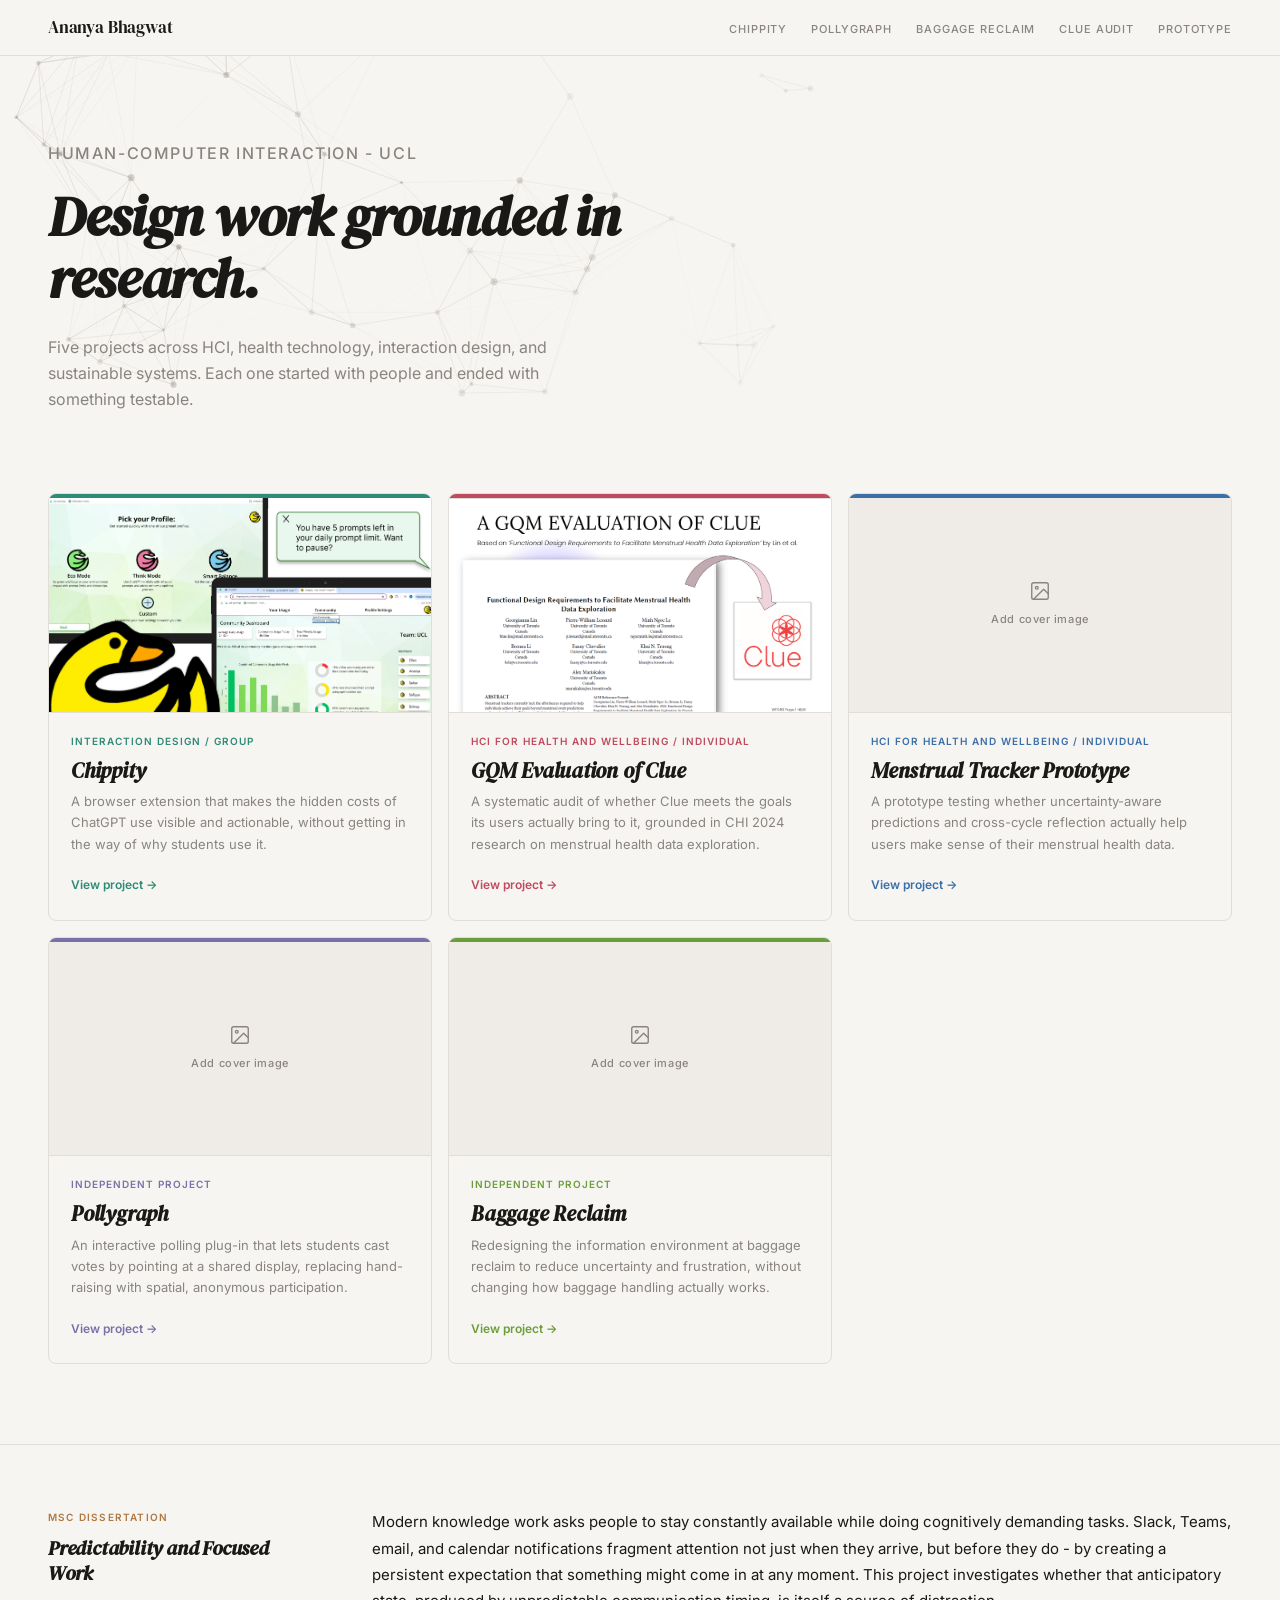
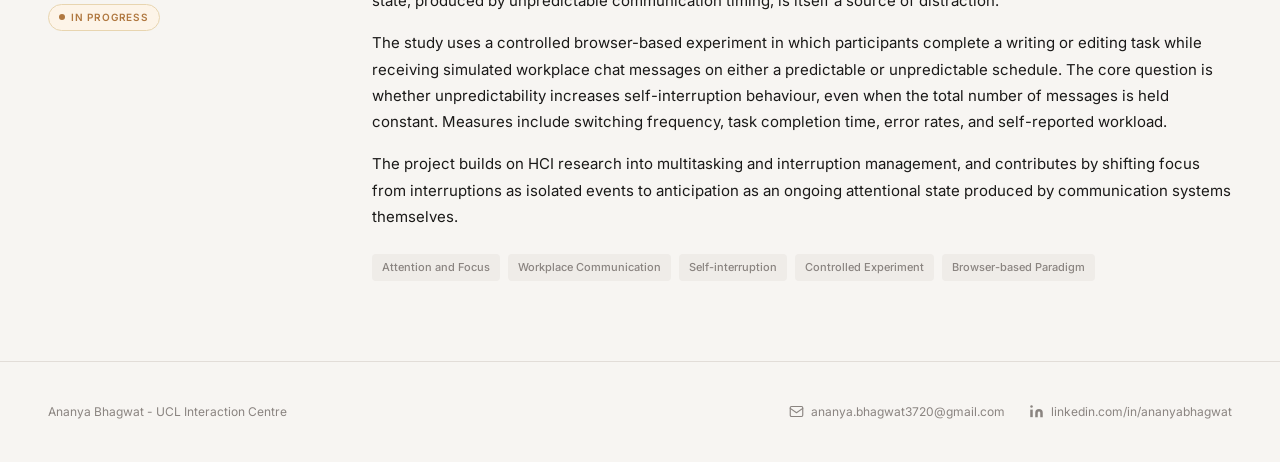
==== index.html @ a3b5bfbc "Update index.html" ====
<!DOCTYPE html>
<html lang="en">
<head>
<meta charset="UTF-8">
<meta name="viewport" content="width=device-width, initial-scale=1.0">
<title>Ananya Bhagwat Portfolio</title>
<link rel="preconnect" href="https://fonts.googleapis.com">
<link rel="preconnect" href="https://fonts.gstatic.com" crossorigin>
<link href="https://fonts.googleapis.com/css2?family=DM+Serif+Display:ital@0;1&family=Inter:wght@400;500;600&display=swap" rel="stylesheet">
<link rel="stylesheet" href="style.css">
</head>
<body>

<nav>
  <a class="nav-name" href="index.html">Ananya Bhagwat</a>
  <div class="nav-right">
    <ul class="nav-links">
      <li><a href="chippity.html">Chippity</a></li>
      <li><a href="pollygraph.html">Pollygraph</a></li>
      <li><a href="baggage.html">Baggage Reclaim</a></li>
      <li><a href="clue.html">Clue Audit</a></li>
      <li><a href="prototype.html">Prototype</a></li>
    </ul>
  </div>
</nav>

<div class="hero-wrap">
  <canvas id="hero-canvas"></canvas>
  <section class="hero">
    <p class="hero-eyebrow">Human-Computer Interaction - UCL</p>
    <h1>Design work grounded in research.</h1>
    <p>Five projects across HCI, health technology, interaction design, and sustainable systems. Each one started with people and ended with something testable.</p>
  </section>
</div>
  
<!-- cards section -->
<div class="cards">
  
<!-- Chippity -->
  <a class="card" href="chippity.html" style="--card-accent: var(--c1)">
   <div class="card-image-slot has-image">
  <img class="card-img-preview"
       src="images/chippity-card-image.png"
       alt="Chippity project cover">
</div>
    <div class="card-body">
      <span class="card-tag" style="color: var(--c1)">Interaction Design / Group</span>
      <h3>Chippity</h3>
      <p>A browser extension that makes the hidden costs of ChatGPT use visible and actionable, without getting in the way of why students use it.</p>
      <span class="card-link">View project &rarr;</span>
    </div>
  </a>
  
<!-- Clue GQM -->
  <a class="card" href="clue.html" style="--card-accent: var(--c4)">
   <div class="card-image-slot has-image">
  <img class="card-img-preview"
       src="images/GQM-card-image.png"
       alt="GQM project cover">
</div>
    <div class="card-body">
      <span class="card-tag" style="color: var(--c4)">HCI for Health and Wellbeing / Individual</span>
      <h3>GQM Evaluation of Clue</h3>
      <p>A systematic audit of whether Clue meets the goals its users actually bring to it, grounded in CHI 2024 research on menstrual health data exploration.</p>
      <span class="card-link">View project &rarr;</span>
    </div>
  </a>
  
<!-- Menstrual Prototype -->
  <a class="card" href="prototype.html" style="--card-accent: var(--c5)">
    <div class="card-image-slot" data-label="proto-cover">
      <input type="file" accept="image/*" onchange="handleCardImage(this)">
      <div class="card-image-inner">
        <svg viewBox="0 0 24 24" fill="none" stroke="currentColor" stroke-width="1.5" stroke-linecap="round" stroke-linejoin="round"><rect x="3" y="3" width="18" height="18" rx="2"/><circle cx="8.5" cy="8.5" r="1.5"/><polyline points="21 15 16 10 5 21"/></svg>
        <span>Add cover image</span>
      </div>
      <img class="card-img-preview" alt="">
      <button class="card-img-remove" onclick="removeCardImage(event, this)">Remove</button>
    </div>
    <div class="card-body">
      <span class="card-tag" style="color: var(--c5)">HCI for Health and Wellbeing / Individual</span>
      <h3>Menstrual Tracker Prototype</h3>
      <p>A prototype testing whether uncertainty-aware predictions and cross-cycle reflection actually help users make sense of their menstrual health data.</p>
      <span class="card-link">View project &rarr;</span>
    </div>
  </a>
  
<!-- Pollygraph -->
  <a class="card" href="pollygraph.html" style="--card-accent: var(--c2)">
    <div class="card-image-slot" data-label="pollygraph-cover">
      <input type="file" accept="image/*" onchange="handleCardImage(this)">
      <div class="card-image-inner">
        <svg viewBox="0 0 24 24" fill="none" stroke="currentColor" stroke-width="1.5" stroke-linecap="round" stroke-linejoin="round"><rect x="3" y="3" width="18" height="18" rx="2"/><circle cx="8.5" cy="8.5" r="1.5"/><polyline points="21 15 16 10 5 21"/></svg>
        <span>Add cover image</span>
      </div>
      <img class="card-img-preview" alt="">
      <button class="card-img-remove" onclick="removeCardImage(event, this)">Remove</button>
    </div>
    <div class="card-body">
      <span class="card-tag" style="color: var(--c2)">Independent Project</span>
      <h3>Pollygraph</h3>
      <p>An interactive polling plug-in that lets students cast votes by pointing at a shared display, replacing hand-raising with spatial, anonymous participation.</p>
      <span class="card-link">View project &rarr;</span>
    </div>
  </a>

  <!-- Baggage reclaim -->
  <a class="card" href="baggage.html" style="--card-accent: var(--c3)">
    <div class="card-image-slot" data-label="baggage-cover">
      <input type="file" accept="image/*" onchange="handleCardImage(this)">
      <div class="card-image-inner">
        <svg viewBox="0 0 24 24" fill="none" stroke="currentColor" stroke-width="1.5" stroke-linecap="round" stroke-linejoin="round"><rect x="3" y="3" width="18" height="18" rx="2"/><circle cx="8.5" cy="8.5" r="1.5"/><polyline points="21 15 16 10 5 21"/></svg>
        <span>Add cover image</span>
      </div>
      <img class="card-img-preview" alt="">
      <button class="card-img-remove" onclick="removeCardImage(event, this)">Remove</button>
    </div>
    <div class="card-body">
      <span class="card-tag" style="color: var(--c3)">Independent Project</span>
      <h3>Baggage Reclaim</h3>
      <p>Redesigning the information environment at baggage reclaim to reduce uncertainty and frustration, without changing how baggage handling actually works.</p>
      <span class="card-link">View project &rarr;</span>
    </div>
  </a>

</div>
  
<div class="dissertation">
  <div class="dissertation-label">
    <p class="dissertation-eyebrow">MSc Dissertation</p>
    <h2>Predictability and Focused Work</h2>
    <span class="status-pill">In Progress</span>
  </div>
  <div class="dissertation-content">
    <p>Modern knowledge work asks people to stay constantly available while doing cognitively demanding tasks. Slack, Teams, email, and calendar notifications fragment attention not just when they arrive, but before they do - by creating a persistent expectation that something might come in at any moment. This project investigates whether that anticipatory state, produced by unpredictable communication timing, is itself a source of distraction.</p>
    <p>The study uses a controlled browser-based experiment in which participants complete a writing or editing task while receiving simulated workplace chat messages on either a predictable or unpredictable schedule. The core question is whether unpredictability increases self-interruption behaviour, even when the total number of messages is held constant. Measures include switching frequency, task completion time, error rates, and self-reported workload.</p>
    <p>The project builds on HCI research into multitasking and interruption management, and contributes by shifting focus from interruptions as isolated events to anticipation as an ongoing attentional state produced by communication systems themselves.</p>
    <div class="dissertation-tags">
      <span>Attention and Focus</span>
      <span>Workplace Communication</span>
      <span>Self-interruption</span>
      <span>Controlled Experiment</span>
      <span>Browser-based Paradigm</span>
    </div>
  </div>
</div>

<footer>
  <div class="footer-left">
    <p>Ananya Bhagwat - UCL Interaction Centre</p>
  </div>
  <div class="footer-links">
    <a href="mailto:ananya.bhagwat3720@gmail.com">
      <svg viewBox="0 0 24 24" fill="none" stroke="currentColor" stroke-width="1.8" stroke-linecap="round" stroke-linejoin="round"><rect x="2" y="4" width="20" height="16" rx="2"/><path d="m2 7 10 7 10-7"/></svg>
      ananya.bhagwat3720@gmail.com
    </a>
    <a href="https://www.linkedin.com/in/ananyabhagwat" target="_blank" rel="noopener">
      <svg viewBox="0 0 24 24" fill="currentColor" stroke="none"><path d="M16 8a6 6 0 0 1 6 6v7h-4v-7a2 2 0 0 0-2-2 2 2 0 0 0-2 2v7h-4v-7a6 6 0 0 1 6-6z"/><rect x="2" y="9" width="4" height="12"/><circle cx="4" cy="4" r="2"/></svg>
      linkedin.com/in/ananyabhagwat
    </a>
  </div>
</footer>

<script src="script.js"></script>
</body>
</html>
---- style.css ----
*, *::before, *::after { box-sizing: border-box; margin: 0; padding: 0; }

:root {
  --bg:      #F7F5F2;
  --ink:     #1A1918;
  --muted:   #8A8480;
  --rule:    #E2DDD8;
  --surface: #EFECE8;

  --c1: #2E8B75;
  --c2: #7B70A8;
  --c3: #6B9E3A;
  --c4: #C04A5E;
  --c5: #3A6FA8;
  --c6: #B07840;

  --font-display: 'DM Serif Display', Georgia, serif;
  --font-body:    'Inter', system-ui, sans-serif;
}

html { scroll-behavior: smooth; }

body {
  background: var(--bg);
  color: var(--ink);
  font-family: var(--font-body);
  font-size: 15px;
  line-height: 1.7;
  -webkit-font-smoothing: antialiased;
}

/* ── NAV ── */
nav {
  position: fixed;
  top: 0; left: 0; right: 0;
  z-index: 100;
  display: flex;
  align-items: center;
  justify-content: space-between;
  padding: 0 48px;
  height: 56px;
  background: var(--bg);
  border-bottom: 1px solid var(--rule);
}

.nav-name {
  font-family: var(--font-display);
  font-size: 17px;
  letter-spacing: -0.01em;
  text-decoration: none;
  color: var(--ink);
  flex-shrink: 0;
}

.nav-right {
  display: flex;
  align-items: center;
  gap: 24px;
}

.nav-links {
  display: flex;
  gap: 24px;
  list-style: none;
}

.nav-links a {
  font-size: 11px;
  font-weight: 500;
  letter-spacing: 0.08em;
  text-transform: uppercase;
  text-decoration: none;
  color: var(--muted);
  transition: color 0.15s;
  white-space: nowrap;
}
.nav-links a:hover { color: var(--ink); }

.nav-back {
  font-size: 11px;
  font-weight: 500;
  letter-spacing: 0.06em;
  text-transform: uppercase;
  text-decoration: none;
  color: var(--muted);
  display: flex;
  align-items: center;
  gap: 5px;
  transition: color 0.15s;
  white-space: nowrap;
}
.nav-back:hover { color: var(--ink); }
.nav-back svg {
  width: 14px; height: 14px;
  stroke: currentColor; fill: none;
  stroke-width: 2;
  stroke-linecap: round; stroke-linejoin: round;
}

/* ── HERO ── */
.hero-wrap {
  position: relative;
  overflow: hidden;
}

#hero-canvas {
  position: absolute;
  inset: 0;
  width: 100%; height: 100%;
  pointer-events: none;
  z-index: 0;
}

.hero {
  position: relative;
  z-index: 1;
  padding: 140px 48px 80px;
  max-width: 760px;
}

.hero-eyebrow {
  font-size: 11px;
  font-weight: 500;
  letter-spacing: 0.1em;
  text-transform: uppercase;
  color: var(--muted);
  margin-bottom: 20px;
}

.hero h1 {
  font-family: var(--font-display);
  font-style: italic;
  font-size: clamp(36px, 5vw, 56px);
  line-height: 1.1;
  letter-spacing: -0.02em;
  margin-bottom: 24px;
}

.hero p {
  font-size: 16px;
  color: var(--muted);
  max-width: 520px;
  line-height: 1.65;
}

/* ── CARDS ── */
.cards {
  position: relative;
  z-index: 1;
  padding: 0 48px 80px;
  display: grid;
  grid-template-columns: repeat(3, 1fr);
  gap: 16px;
}

.card {
  display: flex;
  flex-direction: column;
  text-decoration: none;
  color: inherit;
  border: 1px solid var(--rule);
  border-radius: 8px;
  overflow: hidden;
  background: var(--bg);
  transition: border-color 0.2s, transform 0.18s, box-shadow 0.18s;
}

.card:hover {
  border-color: var(--card-accent);
  transform: translateY(-3px);
  box-shadow: 0 8px 24px rgba(0,0,0,0.07);
}

.card::before {
  content: '';
  display: block;
  height: 4px;
  background: var(--card-accent);
  flex-shrink: 0;
}

.card-image-slot {
  width: 100%;
  aspect-ratio: 16 / 9;
  background: var(--surface);
  overflow: hidden;
  flex-shrink: 0;
  display: flex;
  align-items: center;
  justify-content: center;
  position: relative;
  border-bottom: 1px solid var(--rule);
  cursor: pointer;
}

.card-image-slot input[type="file"] {
  position: absolute;
  inset: 0;
  opacity: 0;
  cursor: pointer;
  z-index: 2;
  width: 100%; height: 100%;
}

.card-image-inner {
  display: flex;
  flex-direction: column;
  align-items: center;
  gap: 8px;
  pointer-events: none;
}

.card-image-slot.has-image .card-image-inner { display: none; }

.card-image-inner svg { width: 22px; height: 22px; color: var(--muted); }

.card-image-inner span {
  font-size: 11px;
  font-weight: 500;
  color: var(--muted);
  letter-spacing: 0.05em;
}

.card-img-preview {
  display: none;
  position: absolute;
  inset: 0;
  width: 100%; height: 100%;
  object-fit: cover;
  pointer-events: none;
}

.card-image-slot.has-image .card-img-preview { display: block; }

.card-img-remove {
  display: none;
  position: absolute;
  top: 8px; right: 8px;
  z-index: 3;
  background: rgba(26,25,24,0.65);
  color: #fff;
  border: none;
  border-radius: 4px;
  padding: 3px 8px;
  font-size: 11px;
  font-family: var(--font-body);
  cursor: pointer;
  font-weight: 500;
}

.card-image-slot.has-image .card-img-remove { display: block; }

.card-body {
  padding: 20px 22px 24px;
  display: flex;
  flex-direction: column;
  gap: 6px;
  flex: 1;
}

.card-tag {
  font-size: 10px;
  font-weight: 600;
  letter-spacing: 0.1em;
  text-transform: uppercase;
}

.card h3 {
  font-family: var(--font-display);
  font-style: italic;
  font-size: 21px;
  line-height: 1.2;
  letter-spacing: -0.01em;
  color: var(--ink);
  margin-top: 2px;
}

.card p {
  font-size: 13px;
  line-height: 1.65;
  color: var(--muted);
  flex: 1;
  margin-top: 2px;
}

.card-link {
  display: inline-block;
  font-size: 12px;
  font-weight: 600;
  color: var(--card-accent);
  margin-top: 14px;
  transition: letter-spacing 0.15s;
}

.card:hover .card-link { letter-spacing: 0.02em; }

/* ── DISSERTATION ── */
.dissertation {
  padding: 64px 48px 80px;
  border-top: 1px solid var(--rule);
  display: grid;
  grid-template-columns: 260px 1fr;
  gap: 0 64px;
}

.dissertation-eyebrow {
  font-size: 10px;
  font-weight: 600;
  letter-spacing: 0.12em;
  text-transform: uppercase;
  color: var(--c6);
  margin-bottom: 10px;
}

.dissertation-label h2 {
  font-family: var(--font-display);
  font-style: italic;
  font-size: 20px;
  line-height: 1.25;
  letter-spacing: -0.01em;
  color: var(--ink);
  margin-bottom: 16px;
}

.status-pill {
  display: inline-flex;
  align-items: center;
  gap: 6px;
  font-size: 10px;
  font-weight: 600;
  letter-spacing: 0.08em;
  text-transform: uppercase;
  color: var(--c6);
  background: #FDF4E8;
  border: 1px solid #E8D5B0;
  border-radius: 20px;
  padding: 4px 10px;
}

.status-pill::before {
  content: '';
  width: 6px; height: 6px;
  border-radius: 50%;
  background: var(--c6);
  animation: pulse 2s infinite;
}

@keyframes pulse {
  0%, 100% { opacity: 1; }
  50% { opacity: 0.4; }
}

.dissertation-content p {
  font-size: 15px;
  line-height: 1.75;
  color: var(--ink);
  margin-bottom: 16px;
}

.dissertation-content p:last-child { margin-bottom: 0; }

.dissertation-tags {
  display: flex;
  flex-wrap: wrap;
  gap: 8px;
  margin-top: 24px;
}

.dissertation-tags span {
  font-size: 11px;
  font-weight: 500;
  color: var(--muted);
  background: var(--surface);
  border-radius: 4px;
  padding: 4px 10px;
}

/* ── PROJECT PAGE HEADER ── */
.project-header {
  padding: 100px 48px 48px;
  border-left: 6px solid var(--accent);
  display: flex;
  align-items: flex-start;
  gap: 48px;
}

.project-header-left { flex: 1; min-width: 0; }

.project-eyebrow {
  font-size: 11px;
  font-weight: 500;
  letter-spacing: 0.1em;
  text-transform: uppercase;
  color: var(--accent);
  margin-bottom: 14px;
}

.project-header h1 {
  font-family: var(--font-display);
  font-style: italic;
  font-size: clamp(26px, 4vw, 44px);
  line-height: 1.1;
  letter-spacing: -0.02em;
  margin-bottom: 20px;
}

.project-header .lede {
  font-size: 16px;
  color: var(--muted);
  max-width: 540px;
  line-height: 1.7;
}

.project-meta {
  display: flex;
  flex-direction: column;
  gap: 20px;
  padding-top: 4px;
  min-width: 180px;
  flex-shrink: 0;
}

.meta-item { display: flex; flex-direction: column; gap: 4px; }

.meta-label {
  font-size: 10px;
  font-weight: 600;
  letter-spacing: 0.1em;
  text-transform: uppercase;
  color: var(--muted);
}

.meta-value {
  font-size: 13px;
  color: var(--ink);
  line-height: 1.5;
}

/* ── PROJECT BODY ── */
.project-body {
  display: grid;
  grid-template-columns: 200px 1fr;
  gap: 0;
  padding: 0 48px 100px;
}

.project-sidebar { padding-top: 4px; padding-right: 40px; }

.sidebar-nav {
  position: sticky;
  top: 76px;
  display: flex;
  flex-direction: column;
  gap: 4px;
  list-style: none;
}

.sidebar-nav a {
  font-size: 12px;
  font-weight: 500;
  color: var(--muted);
  text-decoration: none;
  padding: 5px 0 5px 12px;
  border-left: 2px solid transparent;
  transition: color 0.15s, border-color 0.15s;
  display: block;
  line-height: 1.4;
}

.sidebar-nav a:hover,
.sidebar-nav a.active {
  color: var(--ink);
  border-left-color: var(--accent);
}

/* ── CONTENT ── */
.project-content {
  padding-top: 4px;
  max-width: 660px;
  min-width: 0;
}

.content-section {
  padding-top: 52px;
  padding-bottom: 8px;
}

.content-section:first-child { padding-top: 0; }

.section-label {
  font-size: 10px;
  font-weight: 600;
  letter-spacing: 0.12em;
  text-transform: uppercase;
  color: var(--accent);
  margin-bottom: 18px;
  display: flex;
  align-items: center;
  gap: 10px;
}

.section-label::after {
  content: '';
  flex: 1;
  height: 1px;
  background: var(--rule);
  max-width: 80px;
}

.content-section p {
  font-size: 15px;
  line-height: 1.75;
  color: var(--ink);
  margin-bottom: 16px;
}

.content-section p:last-child { margin-bottom: 0; }

/* ── IMAGE SLOTS ── */

/* Standard inline slot - sits between paragraphs */
.image-slot {
  width: 100%;
  border-radius: 6px;
  margin: 24px 0;
  cursor: pointer;
  position: relative;
  overflow: hidden;
  background: var(--surface);
  border: 1.5px dashed var(--rule);
  transition: border-color 0.2s;
}

.image-slot:hover { border-color: var(--accent); }

.image-slot input[type="file"] {
  position: absolute;
  inset: 0;
  opacity: 0;
  cursor: pointer;
  z-index: 2;
  width: 100%; height: 100%;
}

.image-slot-inner {
  display: flex;
  flex-direction: column;
  align-items: center;
  justify-content: center;
  gap: 10px;
  padding: 32px 24px;
  text-align: center;
  pointer-events: none;
}

.image-slot.has-image .image-slot-inner { display: none; }

.image-slot-icon {
  width: 32px; height: 32px;
  border-radius: 50%;
  background: var(--rule);
  display: flex;
  align-items: center;
  justify-content: center;
}

.image-slot-icon svg {
  width: 14px; height: 14px;
  stroke: var(--muted); fill: none;
  stroke-width: 1.5;
  stroke-linecap: round; stroke-linejoin: round;
}

.image-slot-label { font-size: 12px; font-weight: 500; color: var(--ink); }
.image-slot-hint { font-size: 11px; color: var(--muted); }

.image-slot img.slot-preview {
  display: none;
  width: 100%; height: auto;
  border-radius: 4px;
  pointer-events: none;
}

.image-slot.has-image img.slot-preview { display: block; }

/* Caption field - shows after image is added */
.image-caption {
  display: none;
  width: 100%;
  padding: 8px 12px;
  font-size: 12px;
  font-family: var(--font-body);
  color: var(--muted);
  background: transparent;
  border: none;
  border-top: 1px solid var(--rule);
  outline: none;
  resize: none;
  line-height: 1.5;
}

.image-slot.has-image .image-caption { display: block; }

.image-caption::placeholder { color: var(--rule); }

.image-slot-remove {
  display: none;
  position: absolute;
  top: 10px; right: 10px;
  z-index: 3;
  background: rgba(26,25,24,0.7);
  color: #fff;
  border: none;
  border-radius: 4px;
  padding: 4px 8px;
  font-size: 11px;
  font-family: var(--font-body);
  cursor: pointer;
  font-weight: 500;
}

.image-slot.has-image .image-slot-remove { display: block; }

/* Wide slot - breaks out of column slightly for emphasis */
.image-slot.wide {
  margin-left: -32px;
  width: calc(100% + 32px);
}

/* Two images side by side */
.image-row {
  display: grid;
  grid-template-columns: 1fr 1fr;
  gap: 12px;
  margin: 24px 0;
}

.image-row .image-slot { margin: 0; }

/* Three images */
.image-trio {
  display: grid;
  grid-template-columns: 1fr 1fr 1fr;
  gap: 10px;
  margin: 24px 0;
}

.image-trio .image-slot { margin: 0; }

/* ── FOOTER ── */
footer {
  padding: 40px 48px;
  border-top: 1px solid var(--rule);
  display: flex;
  align-items: center;
  justify-content: space-between;
  flex-wrap: wrap;
  gap: 16px;
}

.footer-left p {
  font-size: 12px;
  color: var(--muted);
  line-height: 1.6;
}

.footer-links {
  display: flex;
  align-items: center;
  gap: 24px;
  flex-wrap: wrap;
}

.footer-links a {
  display: flex;
  align-items: center;
  gap: 7px;
  font-size: 12px;
  color: var(--muted);
  text-decoration: none;
  transition: color 0.15s;
}

.footer-links a:hover { color: var(--ink); }

.footer-links svg {
  width: 15px; height: 15px;
  flex-shrink: 0;
}

/* ── RESPONSIVE ── */
@media (max-width: 960px) {
  .nav-links { gap: 16px; }
  .nav-links a { font-size: 10px; }
  .cards { grid-template-columns: repeat(2, 1fr); }
}

@media (max-width: 768px) {
  nav {
    padding: 0 20px;
    height: 52px;
  }

  .nav-links { display: none; }

  .hero { padding: 100px 20px 56px; }

  .cards {
    grid-template-columns: 1fr 1fr;
    padding: 0 20px 56px;
    gap: 12px;
  }

  .dissertation {
    grid-template-columns: 1fr;
    padding: 48px 20px 64px;
    gap: 28px;
  }

  .project-header {
    padding: 80px 20px 36px;
    flex-direction: column;
    gap: 28px;
    border-left: 4px solid var(--accent);
  }

  .project-meta {
    flex-direction: row;
    flex-wrap: wrap;
    gap: 20px 32px;
    min-width: 0;
  }

  .project-body {
    grid-template-columns: 1fr;
    padding: 0 20px 64px;
  }

  .project-sidebar { display: none; }

  .content-section { padding-top: 40px; }

  .image-row { grid-template-columns: 1fr; gap: 10px; }
  .image-trio { grid-template-columns: 1fr; gap: 10px; }
  .image-slot.wide { margin-left: 0; width: 100%; }

  footer {
    padding: 32px 20px;
    flex-direction: column;
    align-items: flex-start;
    gap: 20px;
  }

  .footer-links { flex-direction: column; align-items: flex-start; gap: 14px; }
}

@media (max-width: 480px) {
  .cards { grid-template-columns: 1fr; }
  .card h3 { font-size: 18px; }
}

@media (prefers-reduced-motion: reduce) {
  * { transition: none !important; animation: none !important; }
}
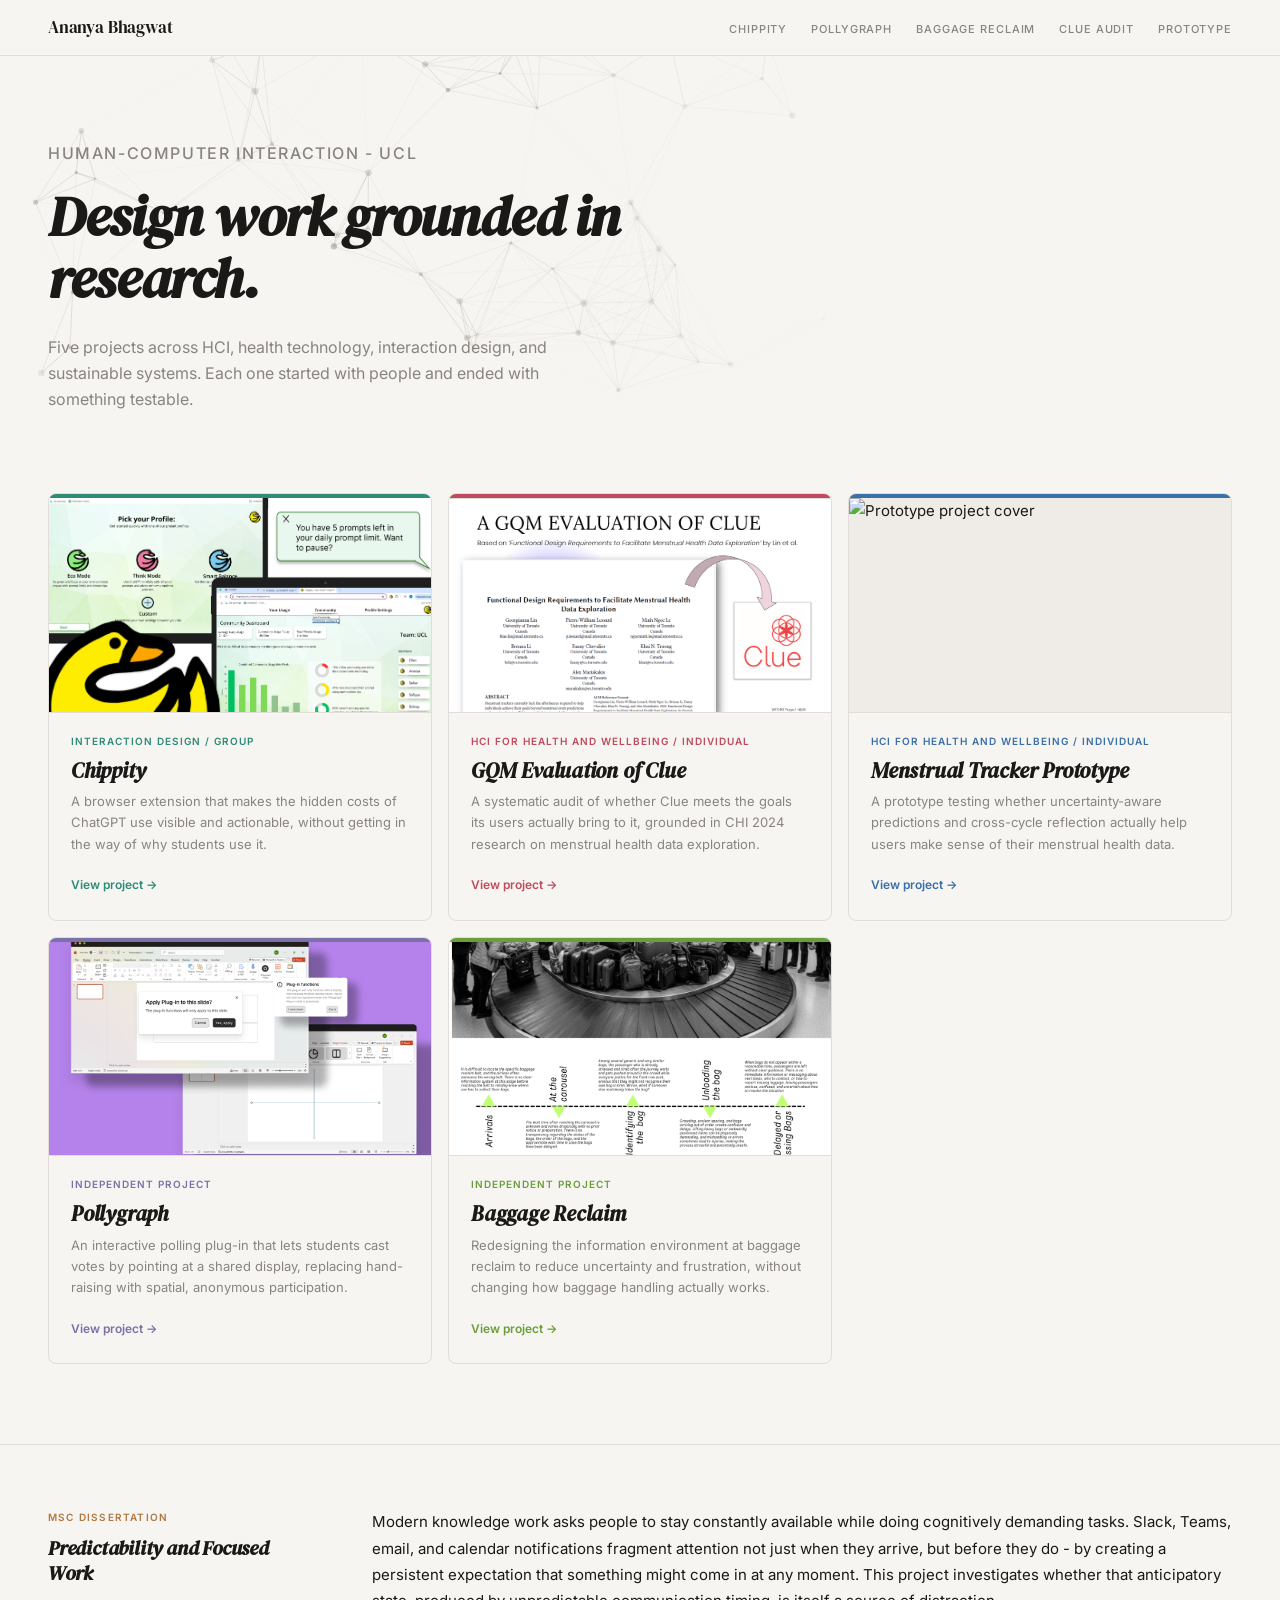
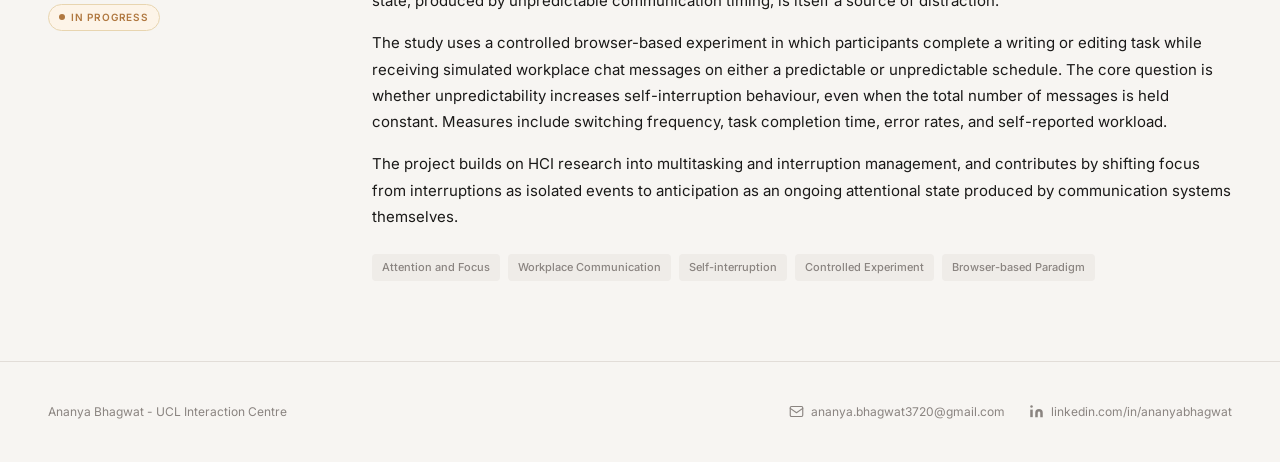
==== commit 3839198e: "Update index.html" ====
--- a/index.html
+++ b/index.html
@@ -68,15 +68,11 @@
   
 <!-- Menstrual Prototype -->
   <a class="card" href="prototype.html" style="--card-accent: var(--c5)">
-    <div class="card-image-slot" data-label="proto-cover">
-      <input type="file" accept="image/*" onchange="handleCardImage(this)">
-      <div class="card-image-inner">
-        <svg viewBox="0 0 24 24" fill="none" stroke="currentColor" stroke-width="1.5" stroke-linecap="round" stroke-linejoin="round"><rect x="3" y="3" width="18" height="18" rx="2"/><circle cx="8.5" cy="8.5" r="1.5"/><polyline points="21 15 16 10 5 21"/></svg>
-        <span>Add cover image</span>
-      </div>
-      <img class="card-img-preview" alt="">
-      <button class="card-img-remove" onclick="removeCardImage(event, this)">Remove</button>
-    </div>
+    <div class="card-image-slot has-image">
+  <img class="card-img-preview"
+       src="images/prrototype-card-image.png"
+       alt="Prototype project cover">
+</div>
     <div class="card-body">
       <span class="card-tag" style="color: var(--c5)">HCI for Health and Wellbeing / Individual</span>
       <h3>Menstrual Tracker Prototype</h3>
@@ -87,15 +83,11 @@
   
 <!-- Pollygraph -->
   <a class="card" href="pollygraph.html" style="--card-accent: var(--c2)">
-    <div class="card-image-slot" data-label="pollygraph-cover">
-      <input type="file" accept="image/*" onchange="handleCardImage(this)">
-      <div class="card-image-inner">
-        <svg viewBox="0 0 24 24" fill="none" stroke="currentColor" stroke-width="1.5" stroke-linecap="round" stroke-linejoin="round"><rect x="3" y="3" width="18" height="18" rx="2"/><circle cx="8.5" cy="8.5" r="1.5"/><polyline points="21 15 16 10 5 21"/></svg>
-        <span>Add cover image</span>
-      </div>
-      <img class="card-img-preview" alt="">
-      <button class="card-img-remove" onclick="removeCardImage(event, this)">Remove</button>
-    </div>
+    <div class="card-image-slot has-image">
+      <img class="card-img-preview"
+       src="images/pollygraph-card-image.png"
+       alt="Pollygraph project cover">
+</div>
     <div class="card-body">
       <span class="card-tag" style="color: var(--c2)">Independent Project</span>
       <h3>Pollygraph</h3>
@@ -106,15 +98,11 @@
 
   <!-- Baggage reclaim -->
   <a class="card" href="baggage.html" style="--card-accent: var(--c3)">
-    <div class="card-image-slot" data-label="baggage-cover">
-      <input type="file" accept="image/*" onchange="handleCardImage(this)">
-      <div class="card-image-inner">
-        <svg viewBox="0 0 24 24" fill="none" stroke="currentColor" stroke-width="1.5" stroke-linecap="round" stroke-linejoin="round"><rect x="3" y="3" width="18" height="18" rx="2"/><circle cx="8.5" cy="8.5" r="1.5"/><polyline points="21 15 16 10 5 21"/></svg>
-        <span>Add cover image</span>
-      </div>
-      <img class="card-img-preview" alt="">
-      <button class="card-img-remove" onclick="removeCardImage(event, this)">Remove</button>
-    </div>
+    <div class="card-image-slot has-image">
+      <img class="card-img-preview"
+       src="images/baggage-card-image.png"
+       alt="Baggage project cover">
+</div>
     <div class="card-body">
       <span class="card-tag" style="color: var(--c3)">Independent Project</span>
       <h3>Baggage Reclaim</h3>
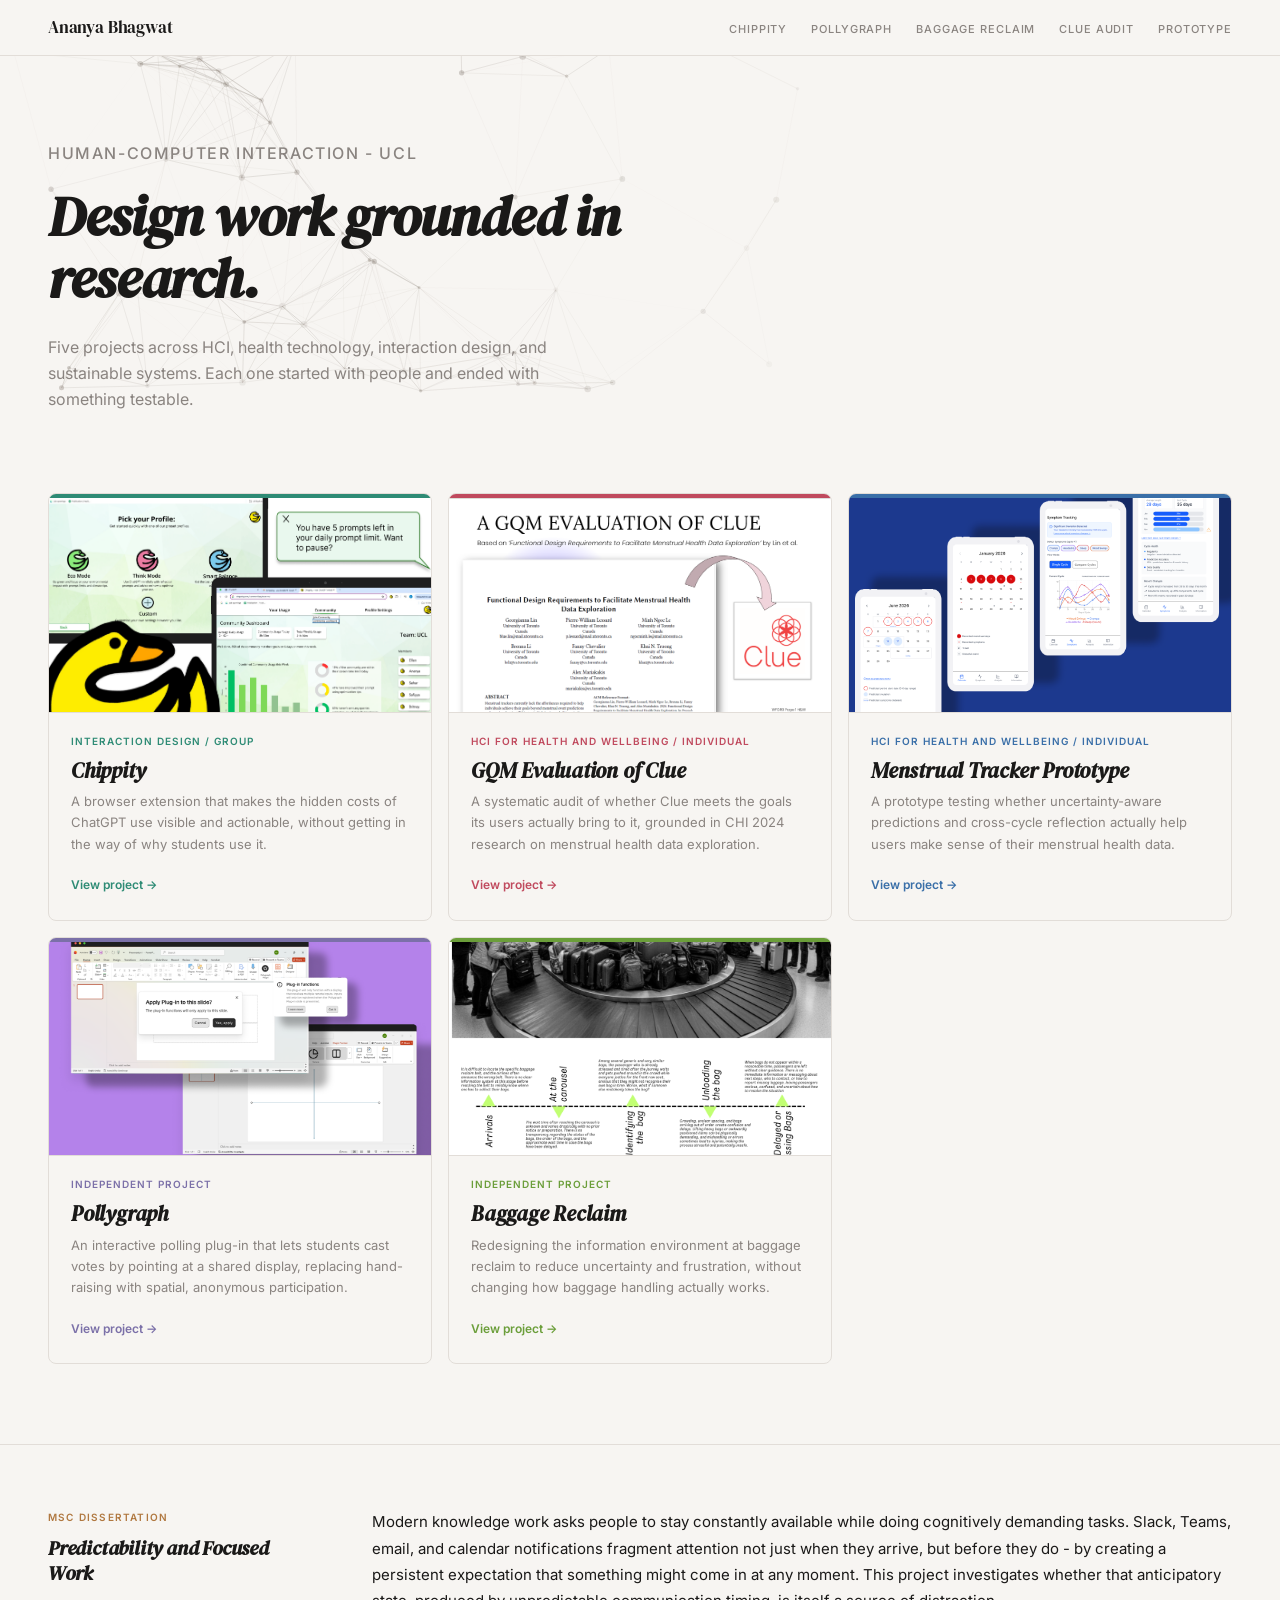
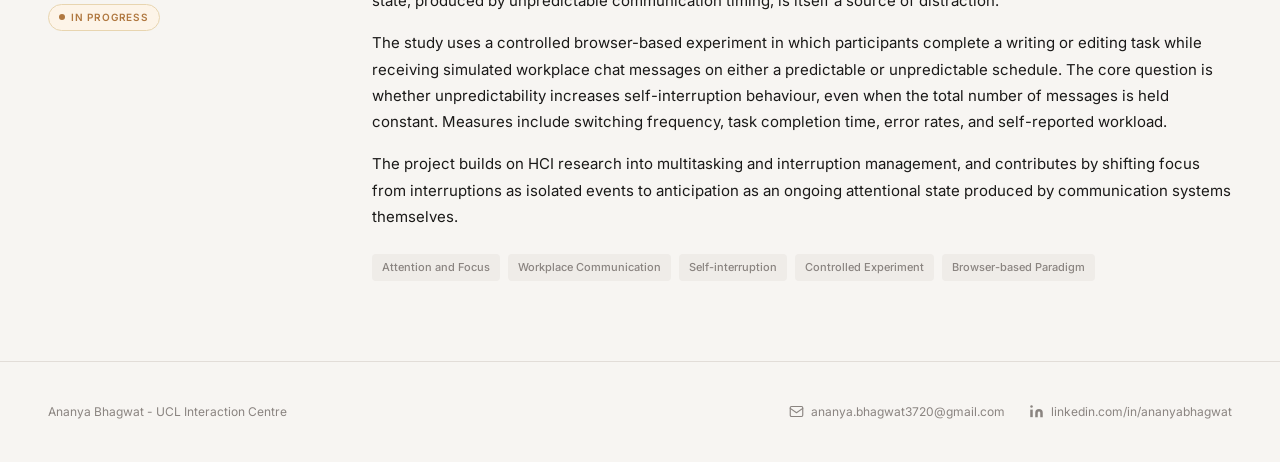
==== commit d89d2efd: "Update index.html" ====
--- a/index.html
+++ b/index.html
@@ -70,7 +70,7 @@
   <a class="card" href="prototype.html" style="--card-accent: var(--c5)">
     <div class="card-image-slot has-image">
   <img class="card-img-preview"
-       src="images/prrototype-card-image.png"
+       src="images/prototype-card-image.png"
        alt="Prototype project cover">
 </div>
     <div class="card-body">
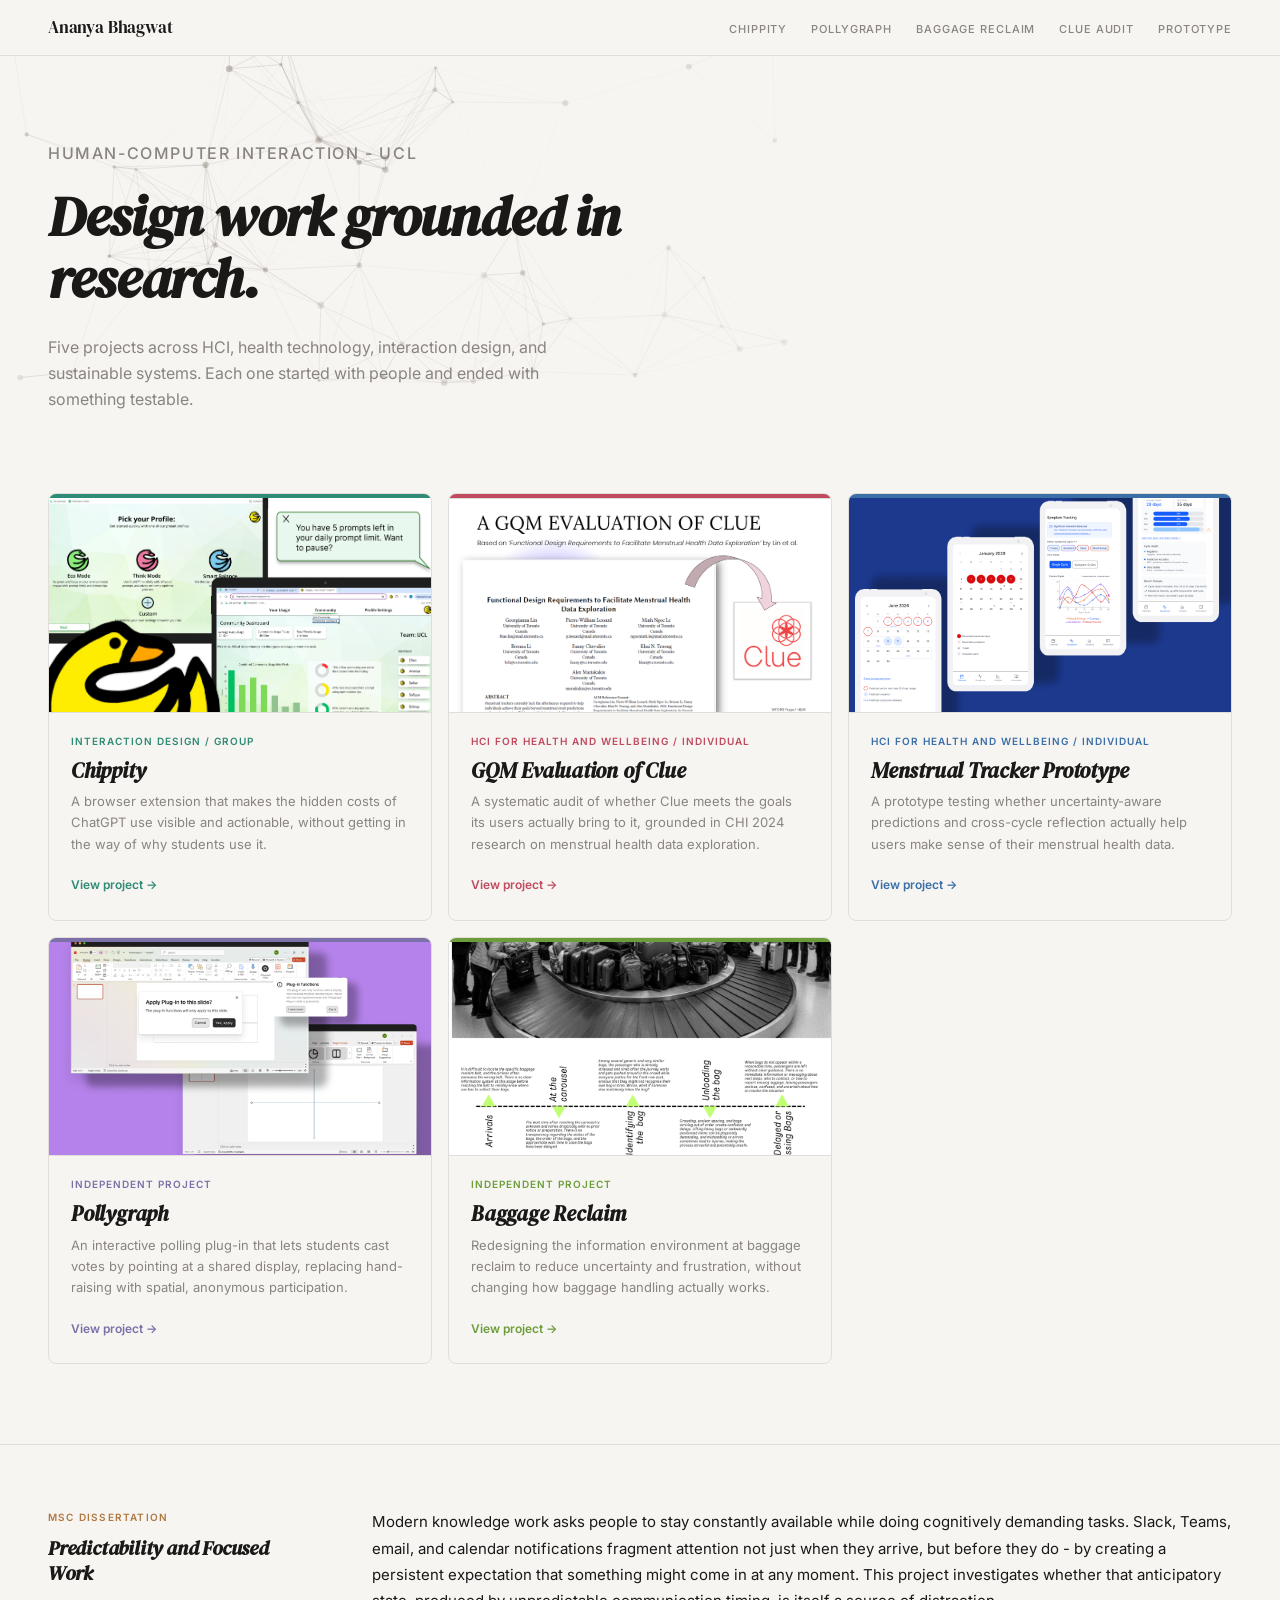
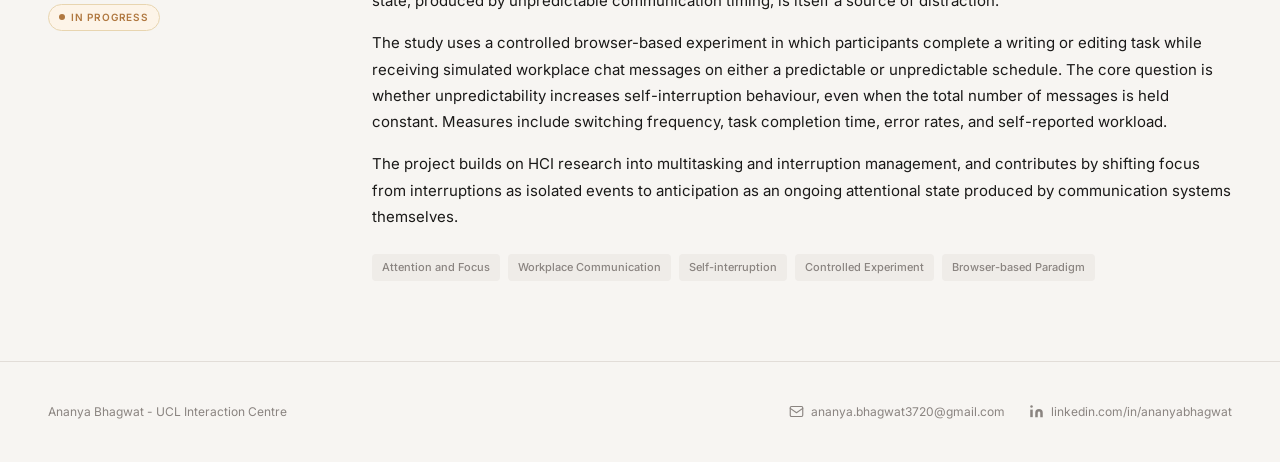
==== commit adb4178d: "Update index.html" ====
--- a/index.html
+++ b/index.html
@@ -69,7 +69,7 @@
 <!-- Menstrual Prototype -->
   <a class="card" href="prototype.html" style="--card-accent: var(--c5)">
     <div class="card-image-slot has-image">
-  <img class="card-img-preview"
+      <img class="card-img-preview"
        src="images/prototype-card-image.png"
        alt="Prototype project cover">
 </div>
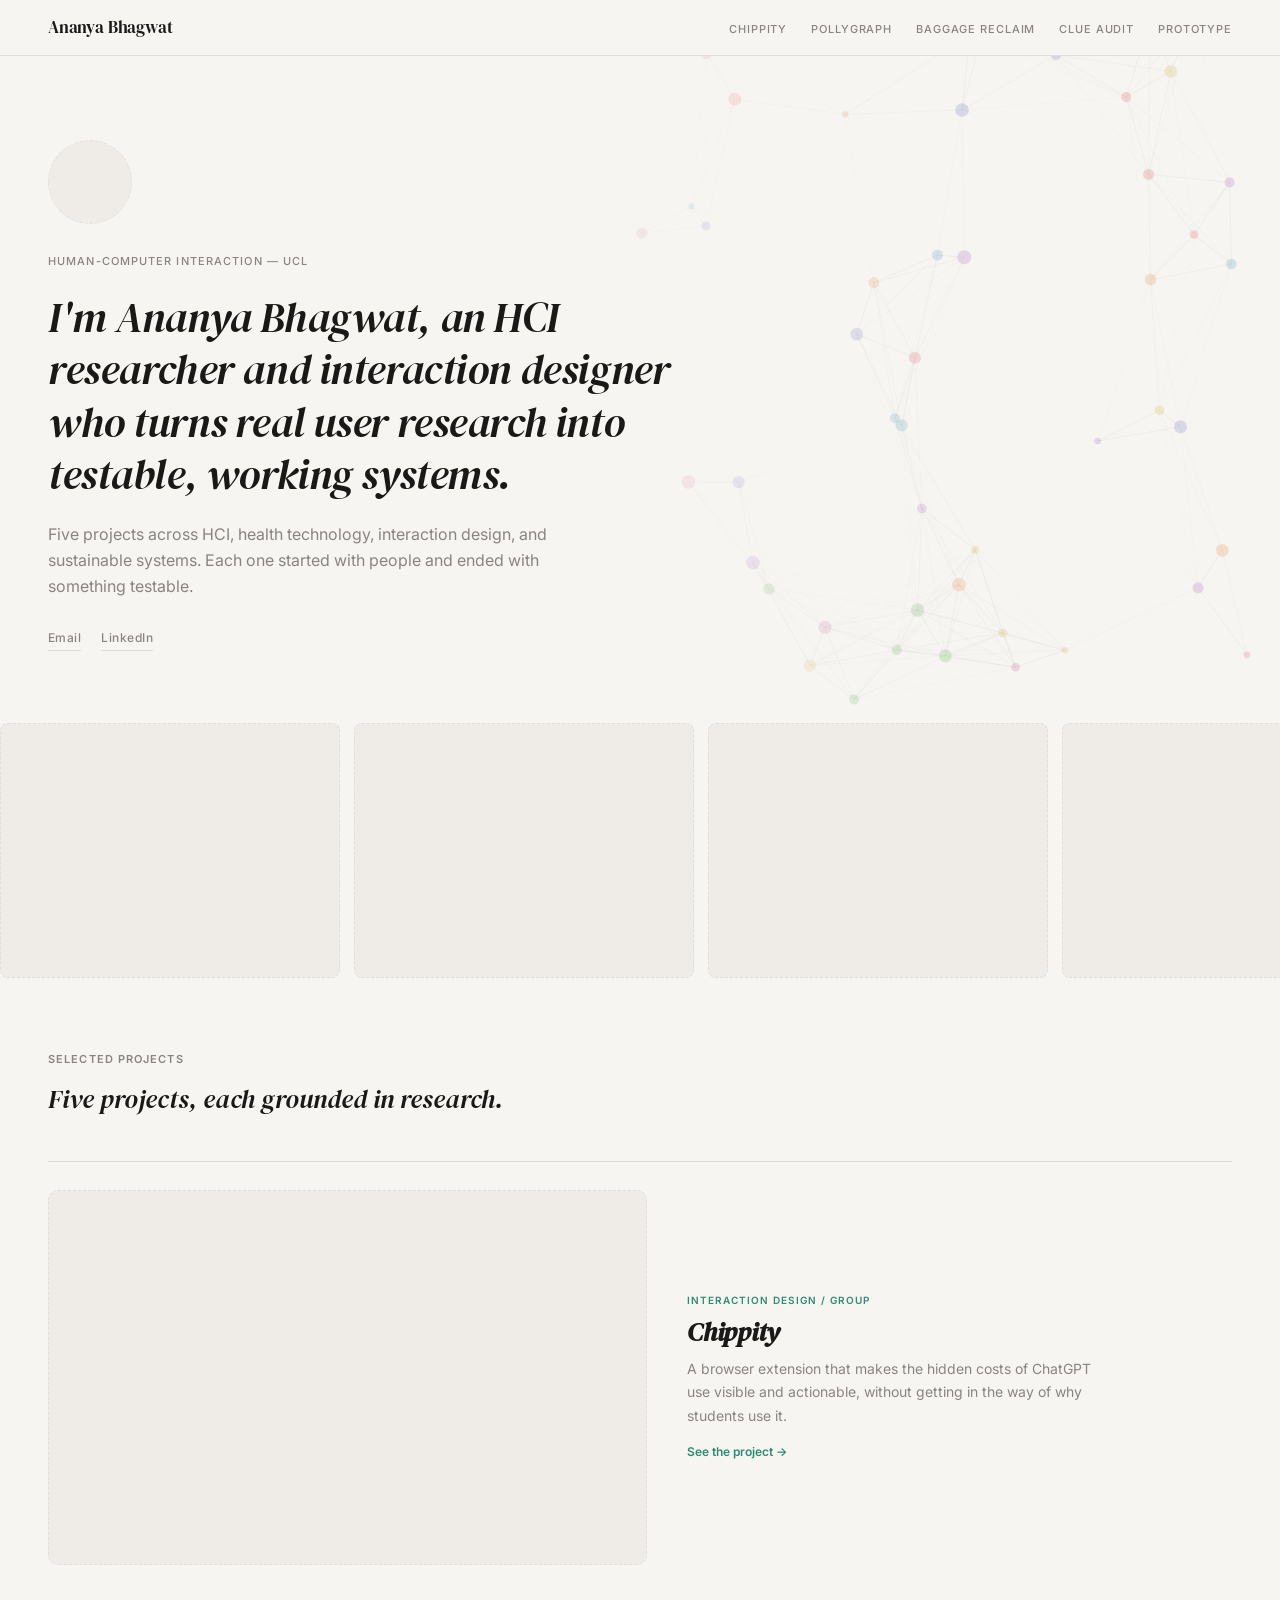
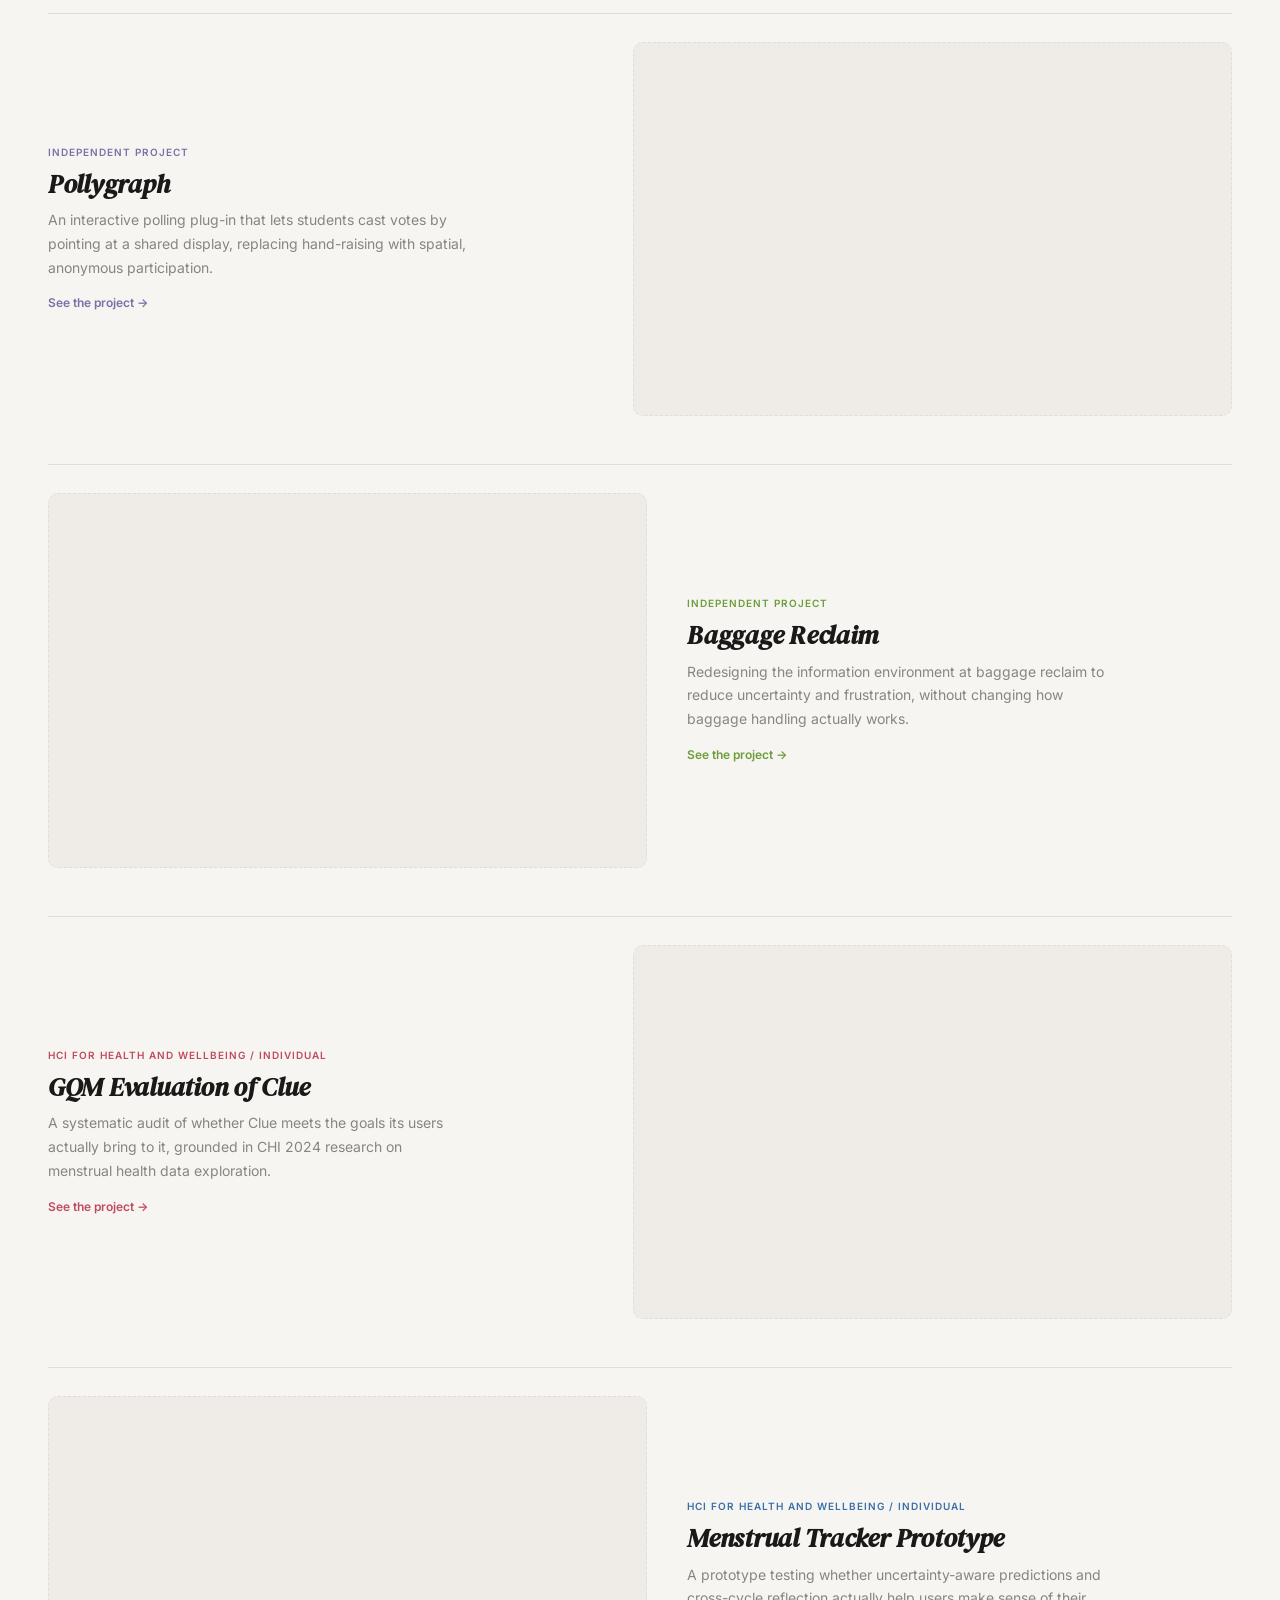
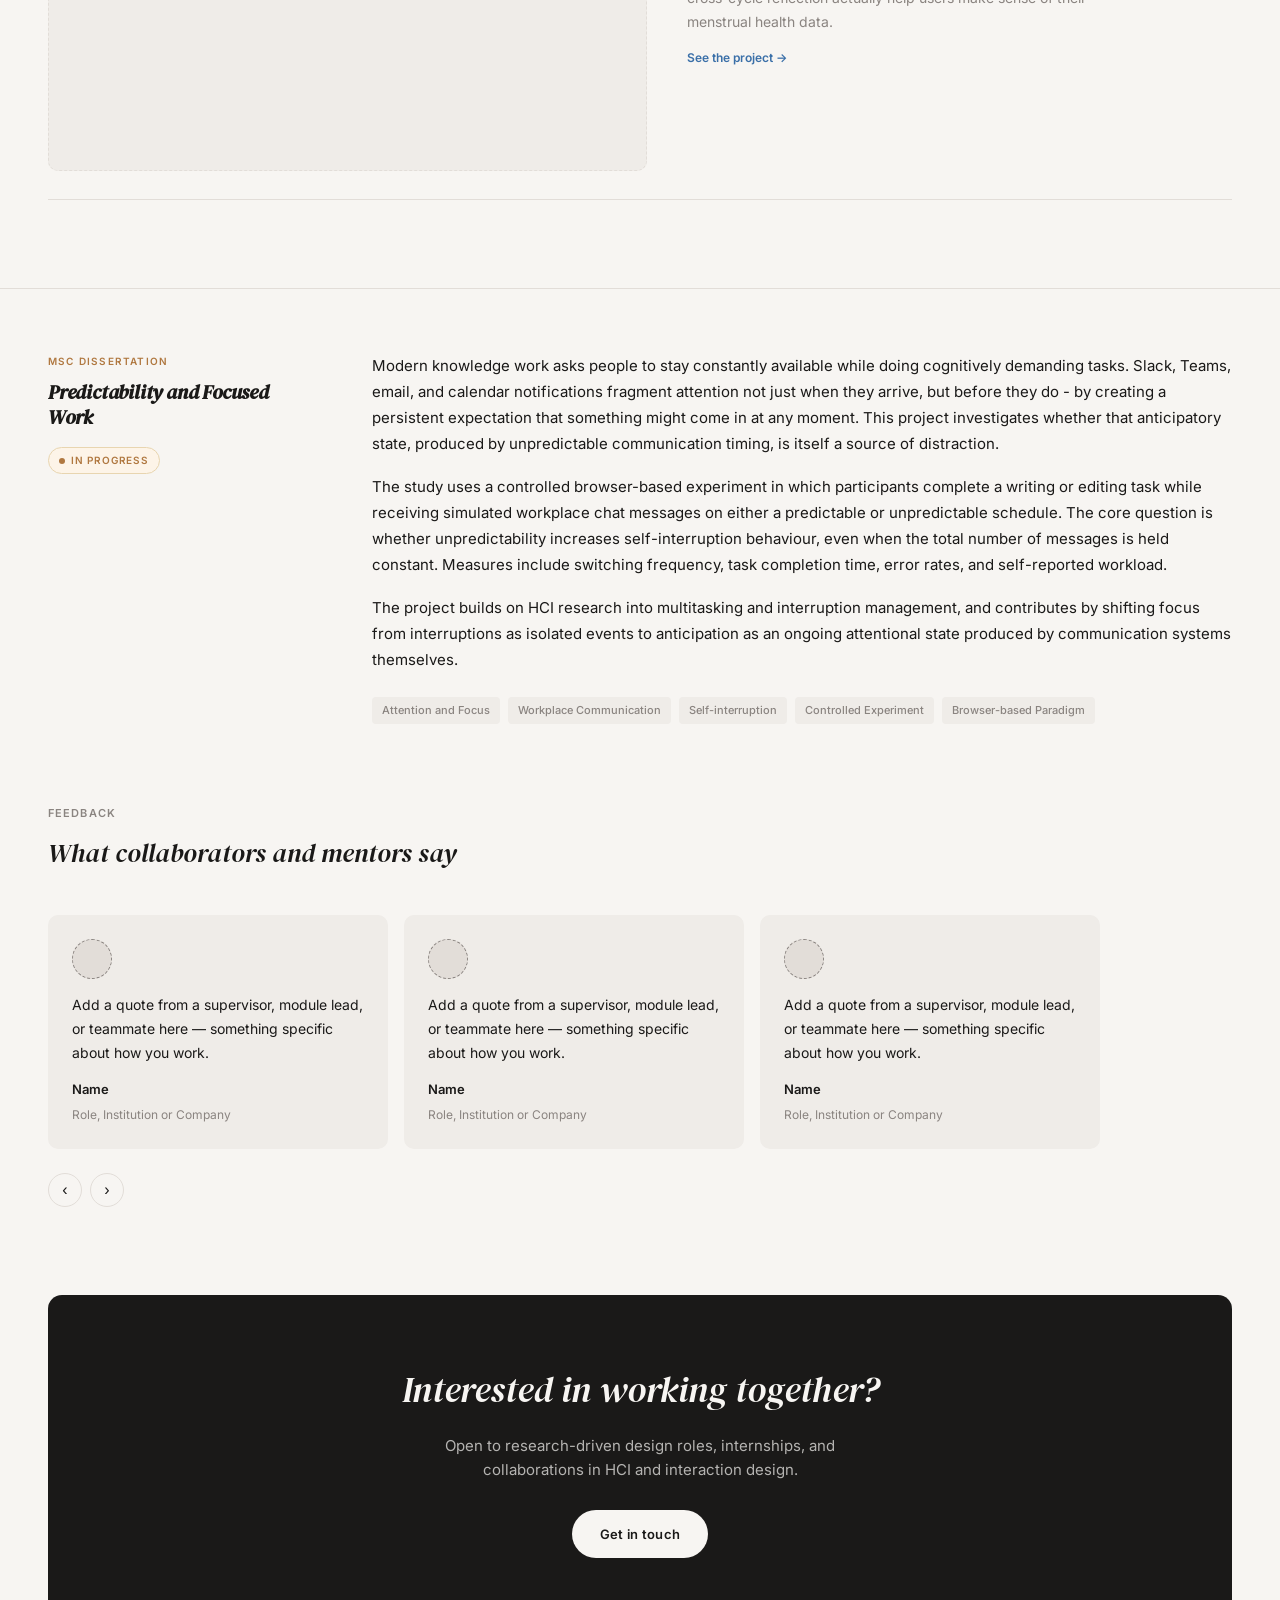
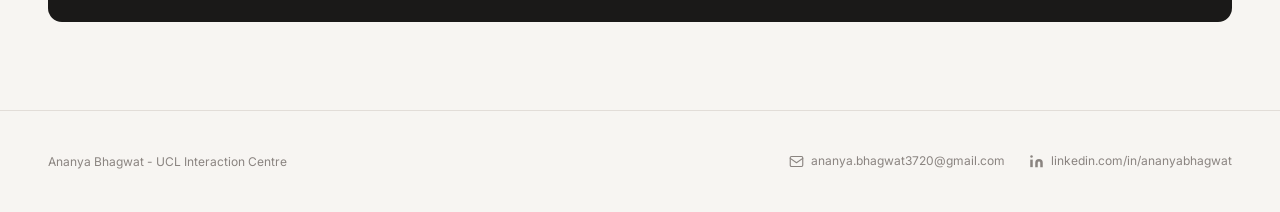
==== commit e27d823f: "Update index.html" ====
--- a/index.html
+++ b/index.html
@@ -27,92 +27,130 @@
 <div class="hero-wrap">
   <canvas id="hero-canvas"></canvas>
   <section class="hero">
-    <p class="hero-eyebrow">Human-Computer Interaction - UCL</p>
-    <h1>Design work grounded in research.</h1>
-    <p>Five projects across HCI, health technology, interaction design, and sustainable systems. Each one started with people and ended with something testable.</p>
+    <div class="hero-photo" data-label="profile-photo">
+      <img src="images/profile-photo.jpg" alt="Ananya Bhagwat" loading="lazy"
+           onload="this.parentElement.classList.add('has-image')"
+           onerror="this.style.display='none'">
+    </div>
+    <p class="hero-eyebrow">Human-Computer Interaction — UCL</p>
+    <h1>I'm Ananya Bhagwat, an HCI researcher and interaction designer who turns real user research into testable, working systems.</h1>
+    <p class="hero-sub">Five projects across HCI, health technology, interaction design, and sustainable systems. Each one started with people and ended with something testable.</p>
+    <div class="hero-socials">
+      <a href="mailto:ananya.bhagwat3720@gmail.com">Email</a>
+      <a href="https://www.linkedin.com/in/ananyabhagwat" target="_blank" rel="noopener">LinkedIn</a>
+    </div>
   </section>
 </div>
-  
-<!-- cards section -->
-<div class="cards">
-  
-<!-- Chippity -->
-  <a class="card" href="chippity.html" style="--card-accent: var(--c1)">
-   <div class="card-image-slot has-image">
-  <img class="card-img-preview"
-       src="images/chippity-card-image.png"
-       alt="Chippity project cover">
-</div>
-    <div class="card-body">
-      <span class="card-tag" style="color: var(--c1)">Interaction Design / Group</span>
-      <h3>Chippity</h3>
-      <p>A browser extension that makes the hidden costs of ChatGPT use visible and actionable, without getting in the way of why students use it.</p>
-      <span class="card-link">View project &rarr;</span>
-    </div>
-  </a>
-  
-<!-- Clue GQM -->
-  <a class="card" href="clue.html" style="--card-accent: var(--c4)">
-   <div class="card-image-slot has-image">
-  <img class="card-img-preview"
-       src="images/GQM-card-image.png"
-       alt="GQM project cover">
-</div>
-    <div class="card-body">
-      <span class="card-tag" style="color: var(--c4)">HCI for Health and Wellbeing / Individual</span>
-      <h3>GQM Evaluation of Clue</h3>
-      <p>A systematic audit of whether Clue meets the goals its users actually bring to it, grounded in CHI 2024 research on menstrual health data exploration.</p>
-      <span class="card-link">View project &rarr;</span>
-    </div>
-  </a>
-  
-<!-- Menstrual Prototype -->
-  <a class="card" href="prototype.html" style="--card-accent: var(--c5)">
-    <div class="card-image-slot has-image">
-      <img class="card-img-preview"
-       src="images/prototype-card-image.png"
-       alt="Prototype project cover">
-</div>
-    <div class="card-body">
-      <span class="card-tag" style="color: var(--c5)">HCI for Health and Wellbeing / Individual</span>
-      <h3>Menstrual Tracker Prototype</h3>
-      <p>A prototype testing whether uncertainty-aware predictions and cross-cycle reflection actually help users make sense of their menstrual health data.</p>
-      <span class="card-link">View project &rarr;</span>
-    </div>
-  </a>
-  
-<!-- Pollygraph -->
-  <a class="card" href="pollygraph.html" style="--card-accent: var(--c2)">
-    <div class="card-image-slot has-image">
-      <img class="card-img-preview"
-       src="images/pollygraph-card-image.png"
-       alt="Pollygraph project cover">
-</div>
-    <div class="card-body">
-      <span class="card-tag" style="color: var(--c2)">Independent Project</span>
-      <h3>Pollygraph</h3>
-      <p>An interactive polling plug-in that lets students cast votes by pointing at a shared display, replacing hand-raising with spatial, anonymous participation.</p>
-      <span class="card-link">View project &rarr;</span>
-    </div>
-  </a>
-
-  <!-- Baggage reclaim -->
-  <a class="card" href="baggage.html" style="--card-accent: var(--c3)">
-    <div class="card-image-slot has-image">
-      <img class="card-img-preview"
-       src="images/baggage-card-image.png"
-       alt="Baggage project cover">
-</div>
-    <div class="card-body">
-      <span class="card-tag" style="color: var(--c3)">Independent Project</span>
-      <h3>Baggage Reclaim</h3>
-      <p>Redesigning the information environment at baggage reclaim to reduce uncertainty and frustration, without changing how baggage handling actually works.</p>
-      <span class="card-link">View project &rarr;</span>
-    </div>
-  </a>
-
-</div>
-  
+
+<div class="carousel-strip">
+  <div class="carousel-track">
+    <div class="carousel-item" data-label="carousel-1">
+      <img src="images/carousel-1.jpg" alt="Project highlight" loading="lazy"
+           onload="this.parentElement.classList.add('has-image')"
+           onerror="this.style.display='none'">
+    </div>
+    <div class="carousel-item" data-label="carousel-2">
+      <img src="images/carousel-2.jpg" alt="Project highlight" loading="lazy"
+           onload="this.parentElement.classList.add('has-image')"
+           onerror="this.style.display='none'">
+    </div>
+    <div class="carousel-item" data-label="carousel-3">
+      <img src="images/carousel-3.jpg" alt="Project highlight" loading="lazy"
+           onload="this.parentElement.classList.add('has-image')"
+           onerror="this.style.display='none'">
+    </div>
+    <div class="carousel-item" data-label="carousel-4">
+      <img src="images/carousel-4.jpg" alt="Project highlight" loading="lazy"
+           onload="this.parentElement.classList.add('has-image')"
+           onerror="this.style.display='none'">
+    </div>
+    <div class="carousel-item" data-label="carousel-5">
+      <img src="images/carousel-5.jpg" alt="Project highlight" loading="lazy"
+           onload="this.parentElement.classList.add('has-image')"
+           onerror="this.style.display='none'">
+    </div>
+  </div>
+</div>
+
+<div class="projects-section">
+  <p class="section-eyebrow">Selected projects</p>
+  <h2>Five projects, each grounded in research.</h2>
+
+  <div class="project-list">
+
+    <a class="project-row" href="chippity.html" style="--row-accent: var(--c1)">
+      <div class="project-row-media" data-label="chippity-cover">
+        <img src="images/chippity-cover.jpg" alt="Chippity cover" loading="lazy"
+             onload="this.parentElement.classList.add('has-image')"
+             onerror="this.style.display='none'">
+      </div>
+      <div class="project-row-body">
+        <span class="project-row-tag" style="color: var(--c1)">Interaction Design / Group</span>
+        <h3>Chippity</h3>
+        <p>A browser extension that makes the hidden costs of ChatGPT use visible and actionable, without getting in the way of why students use it.</p>
+        <span class="project-row-link">See the project &rarr;</span>
+      </div>
+    </a>
+
+    <a class="project-row" href="pollygraph.html" style="--row-accent: var(--c2)">
+      <div class="project-row-media" data-label="pollygraph-cover">
+        <img src="images/pollygraph-cover.jpg" alt="Pollygraph cover" loading="lazy"
+             onload="this.parentElement.classList.add('has-image')"
+             onerror="this.style.display='none'">
+      </div>
+      <div class="project-row-body">
+        <span class="project-row-tag" style="color: var(--c2)">Independent Project</span>
+        <h3>Pollygraph</h3>
+        <p>An interactive polling plug-in that lets students cast votes by pointing at a shared display, replacing hand-raising with spatial, anonymous participation.</p>
+        <span class="project-row-link">See the project &rarr;</span>
+      </div>
+    </a>
+
+    <a class="project-row" href="baggage.html" style="--row-accent: var(--c3)">
+      <div class="project-row-media" data-label="baggage-cover">
+        <img src="images/baggage-cover.jpg" alt="Baggage Reclaim cover" loading="lazy"
+             onload="this.parentElement.classList.add('has-image')"
+             onerror="this.style.display='none'">
+      </div>
+      <div class="project-row-body">
+        <span class="project-row-tag" style="color: var(--c3)">Independent Project</span>
+        <h3>Baggage Reclaim</h3>
+        <p>Redesigning the information environment at baggage reclaim to reduce uncertainty and frustration, without changing how baggage handling actually works.</p>
+        <span class="project-row-link">See the project &rarr;</span>
+      </div>
+    </a>
+
+    <a class="project-row" href="clue.html" style="--row-accent: var(--c4)">
+      <div class="project-row-media" data-label="clue-cover">
+        <img src="images/clue-cover.jpg" alt="Clue Audit cover" loading="lazy"
+             onload="this.parentElement.classList.add('has-image')"
+             onerror="this.style.display='none'">
+      </div>
+      <div class="project-row-body">
+        <span class="project-row-tag" style="color: var(--c4)">HCI for Health and Wellbeing / Individual</span>
+        <h3>GQM Evaluation of Clue</h3>
+        <p>A systematic audit of whether Clue meets the goals its users actually bring to it, grounded in CHI 2024 research on menstrual health data exploration.</p>
+        <span class="project-row-link">See the project &rarr;</span>
+      </div>
+    </a>
+
+    <a class="project-row" href="prototype.html" style="--row-accent: var(--c5)">
+      <div class="project-row-media" data-label="proto-cover">
+        <img src="images/proto-cover.jpg" alt="Menstrual Tracker Prototype cover" loading="lazy"
+             onload="this.parentElement.classList.add('has-image')"
+             onerror="this.style.display='none'">
+      </div>
+      <div class="project-row-body">
+        <span class="project-row-tag" style="color: var(--c5)">HCI for Health and Wellbeing / Individual</span>
+        <h3>Menstrual Tracker Prototype</h3>
+        <p>A prototype testing whether uncertainty-aware predictions and cross-cycle reflection actually help users make sense of their menstrual health data.</p>
+        <span class="project-row-link">See the project &rarr;</span>
+      </div>
+    </a>
+
+  </div>
+</div>
+
 <div class="dissertation">
   <div class="dissertation-label">
     <p class="dissertation-eyebrow">MSc Dissertation</p>
@@ -133,6 +171,59 @@
   </div>
 </div>
 
+<div class="testimonials-section">
+  <p class="section-eyebrow">Feedback</p>
+  <h2>What collaborators and mentors say</h2>
+  <div class="testimonial-carousel">
+    <div class="testimonial-track">
+
+      <div class="testimonial-card">
+        <div class="testimonial-avatar" data-label="testimonial-1">
+          <img src="images/testimonial-1.jpg" alt="" loading="lazy"
+               onload="this.parentElement.classList.add('has-image')"
+               onerror="this.style.display='none'">
+        </div>
+        <p class="testimonial-quote">Add a quote from a supervisor, module lead, or teammate here — something specific about how you work.</p>
+        <p class="testimonial-name">Name</p>
+        <p class="testimonial-role">Role, Institution or Company</p>
+      </div>
+
+      <div class="testimonial-card">
+        <div class="testimonial-avatar" data-label="testimonial-2">
+          <img src="images/testimonial-2.jpg" alt="" loading="lazy"
+               onload="this.parentElement.classList.add('has-image')"
+               onerror="this.style.display='none'">
+        </div>
+        <p class="testimonial-quote">Add a quote from a supervisor, module lead, or teammate here — something specific about how you work.</p>
+        <p class="testimonial-name">Name</p>
+        <p class="testimonial-role">Role, Institution or Company</p>
+      </div>
+
+      <div class="testimonial-card">
+        <div class="testimonial-avatar" data-label="testimonial-3">
+          <img src="images/testimonial-3.jpg" alt="" loading="lazy"
+               onload="this.parentElement.classList.add('has-image')"
+               onerror="this.style.display='none'">
+        </div>
+        <p class="testimonial-quote">Add a quote from a supervisor, module lead, or teammate here — something specific about how you work.</p>
+        <p class="testimonial-name">Name</p>
+        <p class="testimonial-role">Role, Institution or Company</p>
+      </div>
+
+    </div>
+    <div class="testimonial-controls">
+      <button class="testimonial-nav prev" aria-label="Previous">‹</button>
+      <button class="testimonial-nav next" aria-label="Next">›</button>
+    </div>
+  </div>
+</div>
+
+<div class="cta-banner">
+  <h2>Interested in working together?</h2>
+  <p>Open to research-driven design roles, internships, and collaborations in HCI and interaction design.</p>
+  <a class="cta-button" href="mailto:ananya.bhagwat3720@gmail.com">Get in touch</a>
+</div>
+
 <footer>
   <div class="footer-left">
     <p>Ananya Bhagwat - UCL Interaction Centre</p>
--- a/style.css
+++ b/style.css
@@ -105,18 +105,44 @@
 
 #hero-canvas {
   position: absolute;
-  inset: 0;
-  width: 100%; height: 100%;
+  top: 0; left: 0;
+  width: 100%;
+  height: 100%;
   pointer-events: none;
   z-index: 0;
+  display: block;
 }
 
 .hero {
   position: relative;
   z-index: 1;
-  padding: 140px 48px 80px;
-  max-width: 760px;
-}
+  padding: 140px 48px 72px;
+  max-width: 720px;
+}
+
+.hero-photo {
+  width: 84px;
+  height: 84px;
+  border-radius: 50%;
+  overflow: hidden;
+  background: var(--surface);
+  border: 1.5px dashed var(--rule);
+  margin-bottom: 28px;
+  position: relative;
+}
+
+.hero-photo img {
+  display: none;
+  width: 100%; height: 100%;
+  object-fit: cover;
+}
+
+.hero-photo.has-image {
+  border-style: solid;
+  border-color: var(--rule);
+}
+
+.hero-photo.has-image img { display: block; }
 
 .hero-eyebrow {
   font-size: 11px;
@@ -130,169 +156,312 @@
 .hero h1 {
   font-family: var(--font-display);
   font-style: italic;
-  font-size: clamp(36px, 5vw, 56px);
-  line-height: 1.1;
-  letter-spacing: -0.02em;
-  margin-bottom: 24px;
-}
-
-.hero p {
+  font-weight: 400;
+  font-size: clamp(28px, 3.6vw, 42px);
+  line-height: 1.25;
+  letter-spacing: -0.01em;
+  margin-bottom: 20px;
+  max-width: 680px;
+}
+
+.hero p.hero-sub {
   font-size: 16px;
   color: var(--muted);
   max-width: 520px;
   line-height: 1.65;
-}
-
-/* ── CARDS ── */
-.cards {
+  margin-bottom: 28px;
+}
+
+.hero-socials {
+  display: flex;
+  flex-wrap: wrap;
+  gap: 20px;
+}
+
+.hero-socials a {
+  font-size: 12px;
+  font-weight: 500;
+  letter-spacing: 0.04em;
+  color: var(--muted);
+  text-decoration: none;
+  border-bottom: 1px solid var(--rule);
+  padding-bottom: 2px;
+  transition: color 0.15s, border-color 0.15s;
+}
+
+.hero-socials a:hover { color: var(--ink); border-color: var(--ink); }
+
+/* ── CAROUSEL STRIP ── */
+.carousel-strip {
   position: relative;
   z-index: 1;
-  padding: 0 48px 80px;
+  padding: 0 0 72px;
+}
+
+.carousel-track {
+  display: flex;
+  gap: 14px;
+  overflow-x: auto;
+  scroll-snap-type: x mandatory;
+  padding: 0 48px;
+  scrollbar-width: none;
+}
+
+.carousel-track::-webkit-scrollbar { display: none; }
+
+.carousel-item {
+  flex: 0 0 auto;
+  width: min(340px, 78vw);
+  aspect-ratio: 4 / 3;
+  border-radius: 8px;
+  overflow: hidden;
+  background: var(--surface);
+  border: 1.5px dashed var(--rule);
+  scroll-snap-align: start;
+  position: relative;
+}
+
+.carousel-item.has-image { border: none; }
+
+.carousel-item img {
+  display: none;
+  width: 100%; height: 100%;
+  object-fit: cover;
+}
+
+.carousel-item.has-image img { display: block; }
+
+/* ── SELECTED PROJECTS (big rows) ── */
+.projects-section {
+  position: relative;
+  z-index: 1;
+  padding: 0 48px 88px;
+}
+
+.section-eyebrow {
+  font-size: 11px;
+  font-weight: 600;
+  letter-spacing: 0.1em;
+  text-transform: uppercase;
+  color: var(--muted);
+  margin-bottom: 8px;
+}
+
+.projects-section h2,
+.testimonials-section h2 {
+  font-family: var(--font-display);
+  font-style: italic;
+  font-weight: 400;
+  font-size: 26px;
+  margin-bottom: 40px;
+  max-width: 480px;
+}
+
+.project-list {
+  display: flex;
+  flex-direction: column;
+  gap: 20px;
+}
+
+.project-row {
   display: grid;
-  grid-template-columns: repeat(3, 1fr);
-  gap: 16px;
-}
-
-.card {
-  display: flex;
-  flex-direction: column;
+  grid-template-columns: 1.1fr 1fr;
+  gap: 40px;
+  align-items: center;
   text-decoration: none;
   color: inherit;
-  border: 1px solid var(--rule);
-  border-radius: 8px;
+  padding: 28px 0;
+  border-top: 1px solid var(--rule);
+  transition: opacity 0.2s;
+}
+
+.project-list .project-row:last-child { border-bottom: 1px solid var(--rule); }
+
+.project-row:nth-child(even) { direction: rtl; }
+.project-row:nth-child(even) > * { direction: ltr; }
+
+.project-row:hover { opacity: 0.82; }
+
+.project-row-media {
+  aspect-ratio: 16 / 10;
+  border-radius: 10px;
   overflow: hidden;
-  background: var(--bg);
-  transition: border-color 0.2s, transform 0.18s, box-shadow 0.18s;
-}
-
-.card:hover {
-  border-color: var(--card-accent);
-  transform: translateY(-3px);
-  box-shadow: 0 8px 24px rgba(0,0,0,0.07);
-}
-
-.card::before {
-  content: '';
-  display: block;
-  height: 4px;
-  background: var(--card-accent);
-  flex-shrink: 0;
-}
-
-.card-image-slot {
-  width: 100%;
-  aspect-ratio: 16 / 9;
   background: var(--surface);
-  overflow: hidden;
-  flex-shrink: 0;
-  display: flex;
-  align-items: center;
-  justify-content: center;
-  position: relative;
-  border-bottom: 1px solid var(--rule);
-  cursor: pointer;
-}
-
-.card-image-slot input[type="file"] {
-  position: absolute;
-  inset: 0;
-  opacity: 0;
-  cursor: pointer;
-  z-index: 2;
-  width: 100%; height: 100%;
-}
-
-.card-image-inner {
-  display: flex;
-  flex-direction: column;
-  align-items: center;
-  gap: 8px;
-  pointer-events: none;
-}
-
-.card-image-slot.has-image .card-image-inner { display: none; }
-
-.card-image-inner svg { width: 22px; height: 22px; color: var(--muted); }
-
-.card-image-inner span {
-  font-size: 11px;
-  font-weight: 500;
-  color: var(--muted);
-  letter-spacing: 0.05em;
-}
-
-.card-img-preview {
+  border: 1.5px dashed var(--rule);
+  position: relative;
+}
+
+.project-row-media.has-image { border: none; }
+
+.project-row-media img {
   display: none;
-  position: absolute;
-  inset: 0;
   width: 100%; height: 100%;
   object-fit: cover;
-  pointer-events: none;
-}
-
-.card-image-slot.has-image .card-img-preview { display: block; }
-
-.card-img-remove {
-  display: none;
-  position: absolute;
-  top: 8px; right: 8px;
-  z-index: 3;
-  background: rgba(26,25,24,0.65);
-  color: #fff;
-  border: none;
-  border-radius: 4px;
-  padding: 3px 8px;
-  font-size: 11px;
-  font-family: var(--font-body);
-  cursor: pointer;
-  font-weight: 500;
-}
-
-.card-image-slot.has-image .card-img-remove { display: block; }
-
-.card-body {
-  padding: 20px 22px 24px;
-  display: flex;
-  flex-direction: column;
-  gap: 6px;
-  flex: 1;
-}
-
-.card-tag {
+}
+
+.project-row-media.has-image img { display: block; }
+
+.project-row-body { display: flex; flex-direction: column; gap: 8px; }
+
+.project-row-tag {
   font-size: 10px;
   font-weight: 600;
   letter-spacing: 0.1em;
   text-transform: uppercase;
 }
 
-.card h3 {
+.project-row-body h3 {
   font-family: var(--font-display);
   font-style: italic;
-  font-size: 21px;
+  font-size: 26px;
   line-height: 1.2;
   letter-spacing: -0.01em;
   color: var(--ink);
-  margin-top: 2px;
-}
-
-.card p {
-  font-size: 13px;
-  line-height: 1.65;
-  color: var(--muted);
-  flex: 1;
-  margin-top: 2px;
-}
-
-.card-link {
+}
+
+.project-row-body p {
+  font-size: 14px;
+  line-height: 1.7;
+  color: var(--muted);
+  max-width: 420px;
+}
+
+.project-row-link {
   display: inline-block;
   font-size: 12px;
   font-weight: 600;
-  color: var(--card-accent);
-  margin-top: 14px;
+  color: var(--row-accent);
+  margin-top: 6px;
   transition: letter-spacing 0.15s;
 }
 
-.card:hover .card-link { letter-spacing: 0.02em; }
+.project-row:hover .project-row-link { letter-spacing: 0.02em; }
+
+/* ── TESTIMONIALS ── */
+.testimonials-section {
+  position: relative;
+  z-index: 1;
+  padding: 0 48px 88px;
+}
+
+.testimonial-carousel { position: relative; }
+
+.testimonial-track {
+  display: flex;
+  gap: 16px;
+  overflow-x: auto;
+  scroll-snap-type: x mandatory;
+  scrollbar-width: none;
+  padding-bottom: 4px;
+}
+
+.testimonial-track::-webkit-scrollbar { display: none; }
+
+.testimonial-card {
+  flex: 0 0 auto;
+  width: min(340px, 82vw);
+  scroll-snap-align: start;
+  background: var(--surface);
+  border-radius: 10px;
+  padding: 24px;
+  display: flex;
+  flex-direction: column;
+  gap: 14px;
+}
+
+.testimonial-avatar {
+  width: 40px; height: 40px;
+  border-radius: 50%;
+  background: var(--rule);
+  overflow: hidden;
+  border: 1.5px dashed var(--muted);
+  position: relative;
+}
+
+.testimonial-avatar.has-image { border: none; }
+
+.testimonial-avatar img {
+  display: none;
+  width: 100%; height: 100%;
+  object-fit: cover;
+}
+
+.testimonial-avatar.has-image img { display: block; }
+
+.testimonial-quote {
+  font-size: 14px;
+  line-height: 1.7;
+  color: var(--ink);
+  flex: 1;
+}
+
+.testimonial-name { font-size: 13px; font-weight: 600; }
+.testimonial-role { font-size: 12px; color: var(--muted); margin-top: -10px; }
+
+.testimonial-controls {
+  display: flex;
+  gap: 8px;
+  margin-top: 20px;
+}
+
+.testimonial-nav {
+  width: 34px; height: 34px;
+  border-radius: 50%;
+  border: 1px solid var(--rule);
+  background: var(--bg);
+  color: var(--ink);
+  font-size: 16px;
+  cursor: pointer;
+  transition: border-color 0.15s, background 0.15s;
+}
+
+.testimonial-nav:hover { border-color: var(--ink); background: var(--surface); }
+
+/* ── CTA BANNER ── */
+.cta-banner {
+  position: relative;
+  z-index: 1;
+  margin: 0 48px 88px;
+  padding: 64px 48px;
+  border-radius: 14px;
+  background: var(--ink);
+  color: var(--bg);
+  text-align: center;
+}
+
+.cta-banner h2 {
+  font-family: var(--font-display);
+  font-style: italic;
+  font-weight: 400;
+  font-size: clamp(26px, 3.4vw, 36px);
+  margin-bottom: 14px;
+}
+
+.cta-banner p {
+  font-size: 15px;
+  color: rgba(247,245,242,0.7);
+  max-width: 420px;
+  margin: 0 auto 28px;
+  line-height: 1.6;
+}
+
+.cta-button {
+  display: inline-block;
+  background: var(--bg);
+  color: var(--ink);
+  text-decoration: none;
+  font-size: 13px;
+  font-weight: 600;
+  letter-spacing: 0.02em;
+  padding: 13px 28px;
+  border-radius: 30px;
+  transition: transform 0.15s, box-shadow 0.15s;
+}
+
+.cta-button:hover {
+  transform: translateY(-2px);
+  box-shadow: 0 8px 20px rgba(0,0,0,0.25);
+}
 
 /* ── DISSERTATION ── */
 .dissertation {
@@ -523,23 +692,15 @@
   width: 100%;
   border-radius: 6px;
   margin: 24px 0;
-  cursor: pointer;
   position: relative;
   overflow: hidden;
   background: var(--surface);
   border: 1.5px dashed var(--rule);
-  transition: border-color 0.2s;
-}
-
-.image-slot:hover { border-color: var(--accent); }
-
-.image-slot input[type="file"] {
-  position: absolute;
-  inset: 0;
-  opacity: 0;
-  cursor: pointer;
-  z-index: 2;
-  width: 100%; height: 100%;
+}
+
+.image-slot.has-image {
+  border: none;
+  background: none;
 }
 
 .image-slot-inner {
@@ -583,7 +744,7 @@
 
 .image-slot.has-image img.slot-preview { display: block; }
 
-/* Caption field - shows after image is added */
+/* Caption - shows after image is added */
 .image-caption {
   display: none;
   width: 100%;
@@ -591,35 +752,13 @@
   font-size: 12px;
   font-family: var(--font-body);
   color: var(--muted);
-  background: transparent;
-  border: none;
   border-top: 1px solid var(--rule);
-  outline: none;
-  resize: none;
   line-height: 1.5;
 }
 
-.image-slot.has-image .image-caption { display: block; }
-
-.image-caption::placeholder { color: var(--rule); }
-
-.image-slot-remove {
-  display: none;
-  position: absolute;
-  top: 10px; right: 10px;
-  z-index: 3;
-  background: rgba(26,25,24,0.7);
-  color: #fff;
-  border: none;
-  border-radius: 4px;
-  padding: 4px 8px;
-  font-size: 11px;
-  font-family: var(--font-body);
-  cursor: pointer;
-  font-weight: 500;
-}
-
-.image-slot.has-image .image-slot-remove { display: block; }
+.image-slot.has-image .image-caption:not(:empty) { display: block; }
+
+.image-slot-remove { display: none; }
 
 /* Wide slot - breaks out of column slightly for emphasis */
 .image-slot.wide {
@@ -688,11 +827,53 @@
   flex-shrink: 0;
 }
 
+/* ── PROTOTYPE PAGE — smaller, contained images ── */
+/* Scoped to this page only, doesn't affect other project pages */
+
+.page-prototype .image-slot.contained {
+  max-width: 420px;
+  margin: 24px auto;
+}
+
+.page-prototype .image-slot.phone-frame {
+  width: 220px;
+  max-width: 100%;
+  aspect-ratio: 9 / 19.5;
+  margin: 28px auto;
+  border-radius: 32px;
+}
+
+.page-prototype .image-slot.phone-frame .image-slot-inner {
+  padding: 20px 14px;
+}
+
+.page-prototype .image-slot.phone-frame .image-slot-icon {
+  width: 26px; height: 26px;
+}
+
+.page-prototype .image-slot.phone-frame .image-slot-label {
+  font-size: 11px;
+}
+
+.page-prototype .image-slot.phone-frame img.slot-preview {
+  position: absolute;
+  inset: 0;
+  width: 100%;
+  height: 100%;
+  object-fit: cover;
+  border-radius: 0;
+}
+
+.page-prototype .image-row {
+  grid-template-columns: repeat(2, minmax(0, 260px));
+  justify-content: center;
+  gap: 20px;
+}
+
 /* ── RESPONSIVE ── */
 @media (max-width: 960px) {
   .nav-links { gap: 16px; }
   .nav-links a { font-size: 10px; }
-  .cards { grid-template-columns: repeat(2, 1fr); }
 }
 
 @media (max-width: 768px) {
@@ -705,10 +886,22 @@
 
   .hero { padding: 100px 20px 56px; }
 
-  .cards {
-    grid-template-columns: 1fr 1fr;
-    padding: 0 20px 56px;
-    gap: 12px;
+  .carousel-track { padding: 0 20px; }
+
+  .projects-section,
+  .testimonials-section { padding: 0 20px 64px; }
+
+  .project-row {
+    grid-template-columns: 1fr;
+    gap: 16px;
+    padding: 22px 0;
+  }
+
+  .project-row:nth-child(even) { direction: ltr; }
+
+  .cta-banner {
+    margin: 0 20px 64px;
+    padding: 48px 24px;
   }
 
   .dissertation {
@@ -744,6 +937,12 @@
   .image-trio { grid-template-columns: 1fr; gap: 10px; }
   .image-slot.wide { margin-left: 0; width: 100%; }
 
+  .page-prototype .image-row {
+    grid-template-columns: 1fr;
+    justify-content: stretch;
+  }
+  .page-prototype .image-slot.contained { max-width: 100%; }
+
   footer {
     padding: 32px 20px;
     flex-direction: column;
@@ -755,8 +954,7 @@
 }
 
 @media (max-width: 480px) {
-  .cards { grid-template-columns: 1fr; }
-  .card h3 { font-size: 18px; }
+  .project-row-body h3 { font-size: 21px; }
 }
 
 @media (prefers-reduced-motion: reduce) {
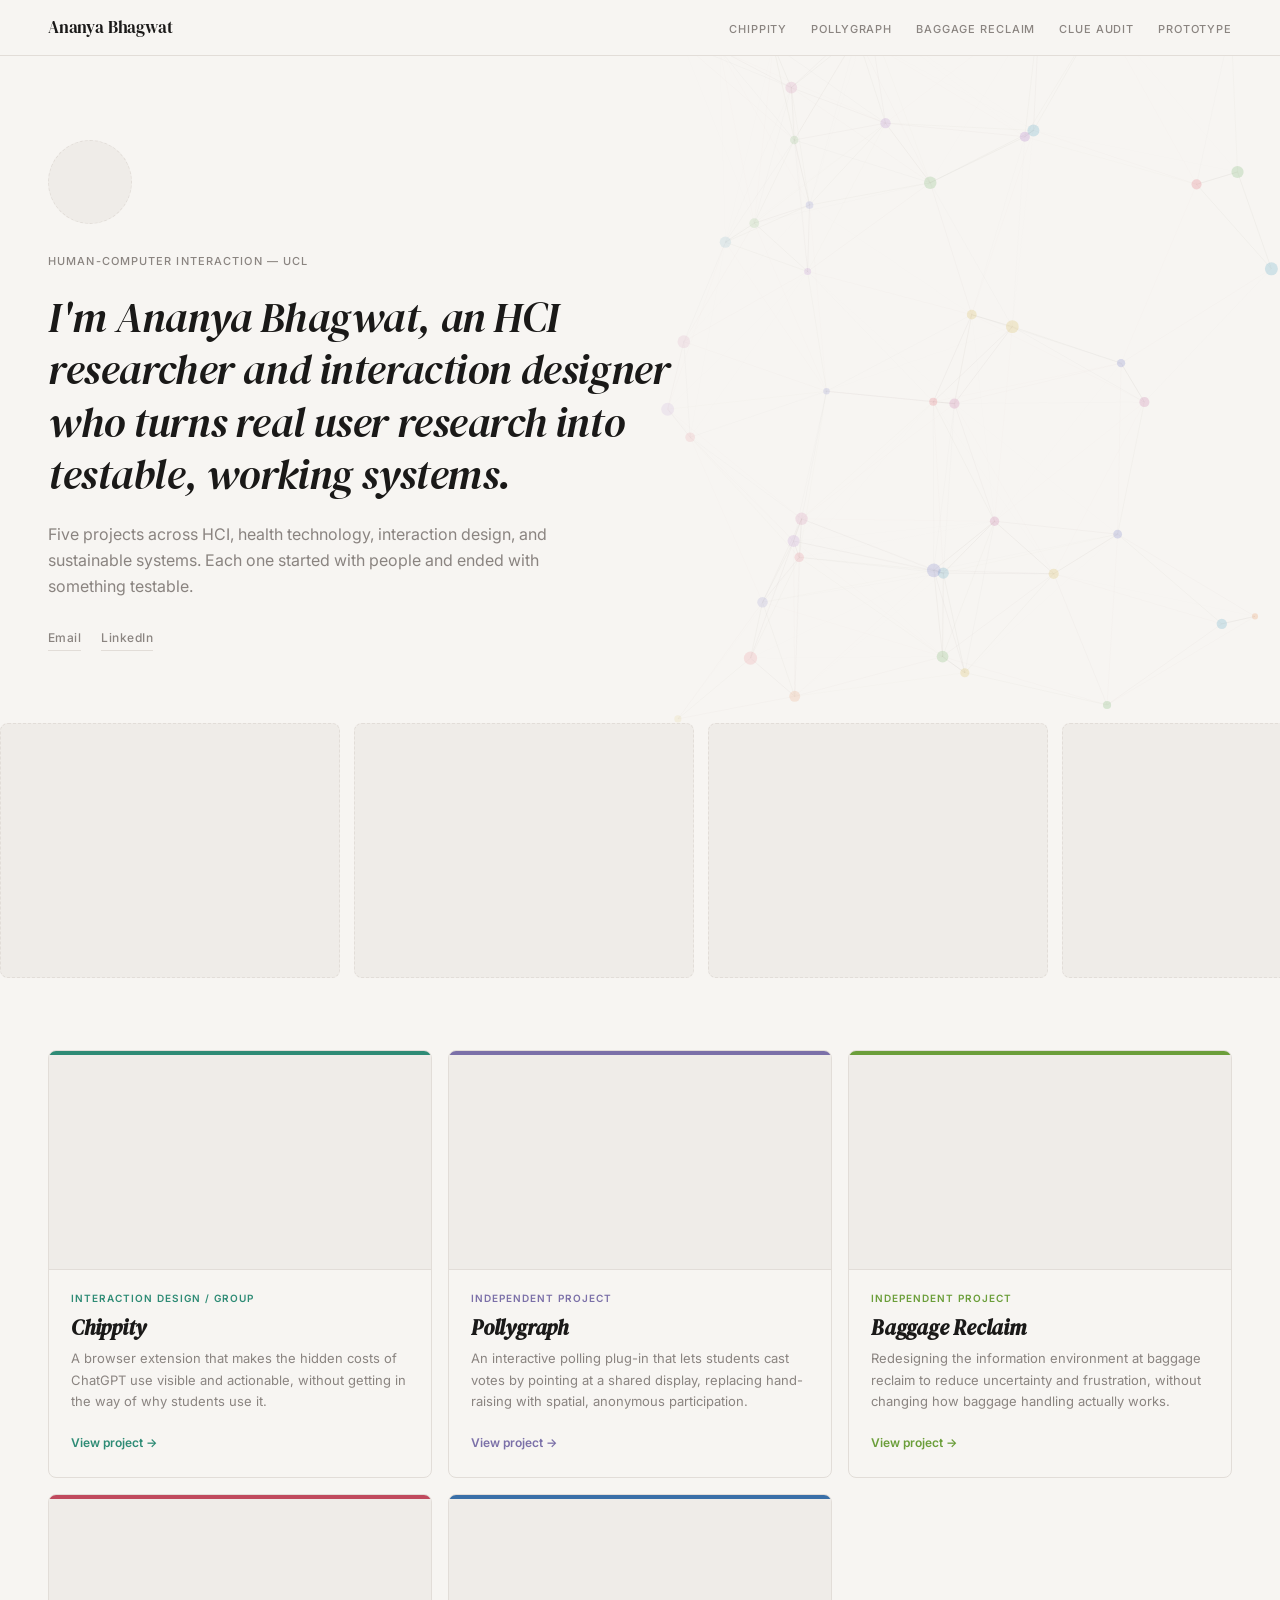
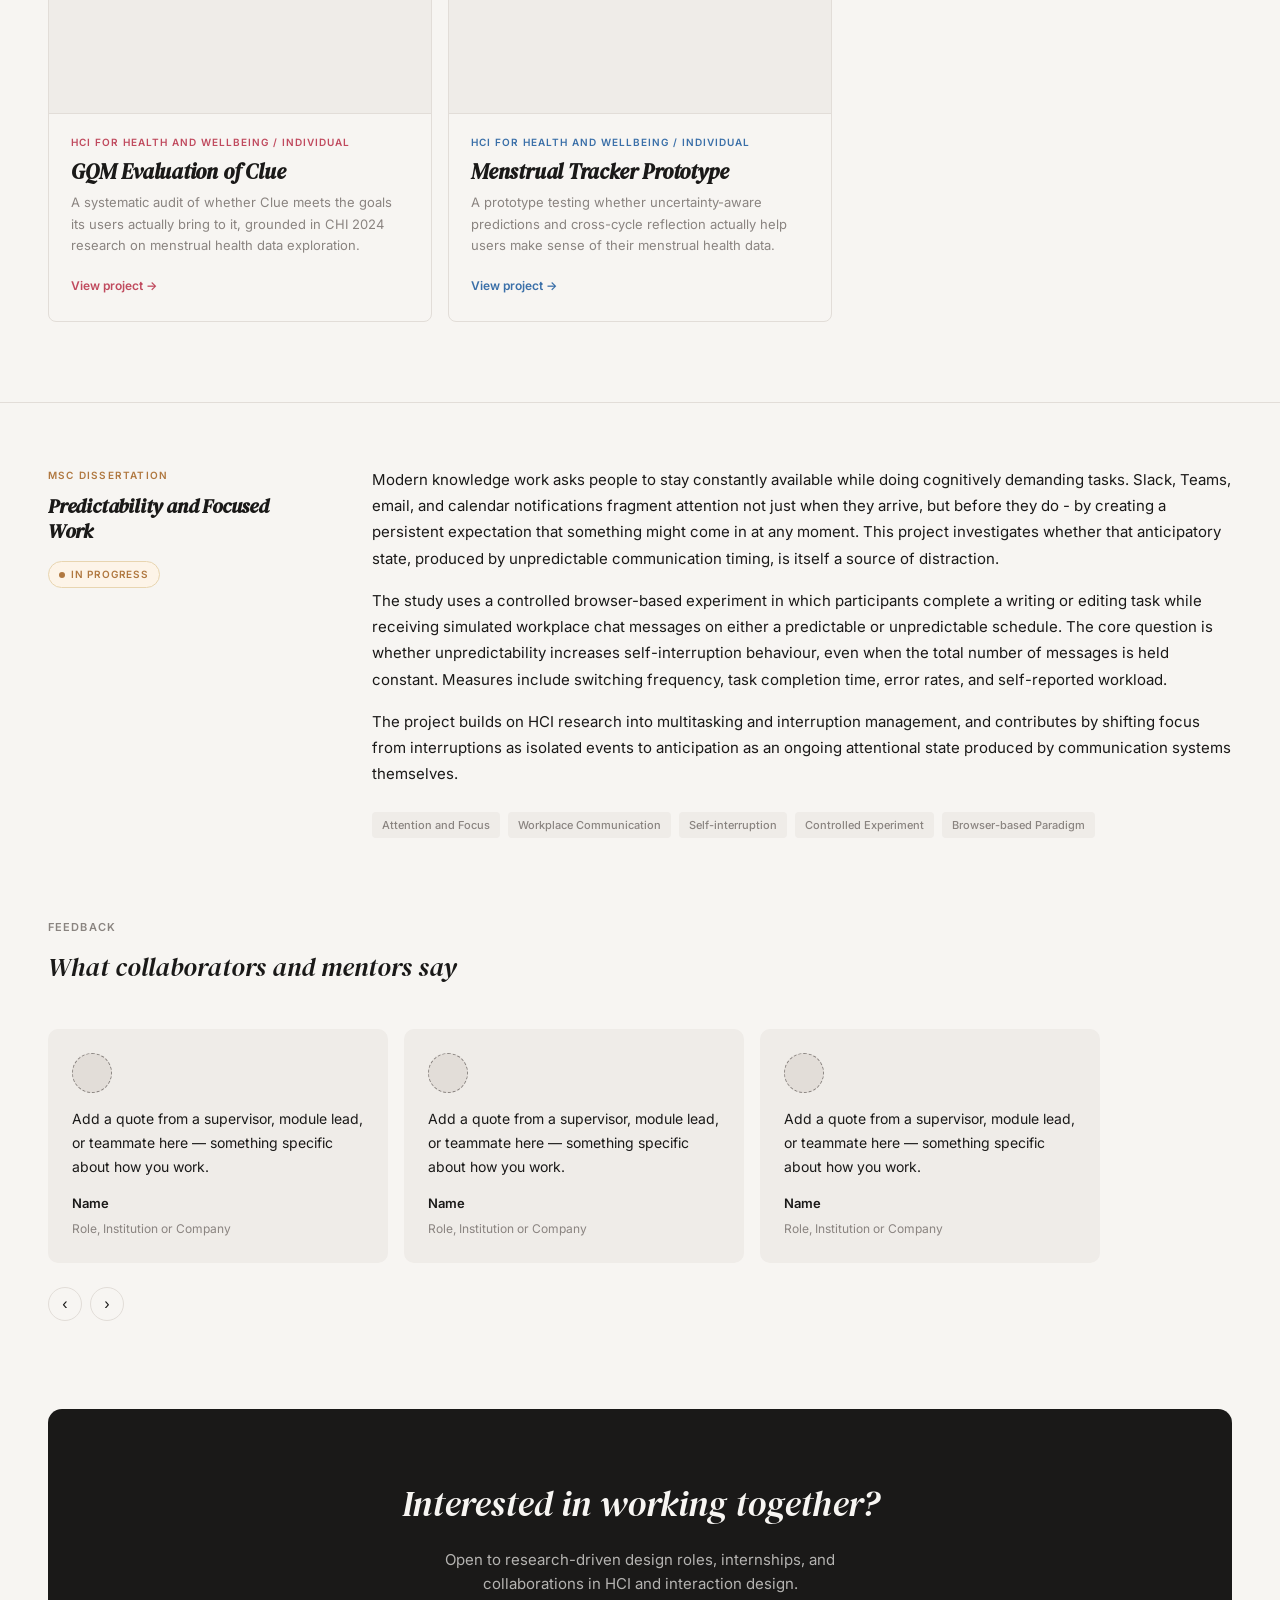
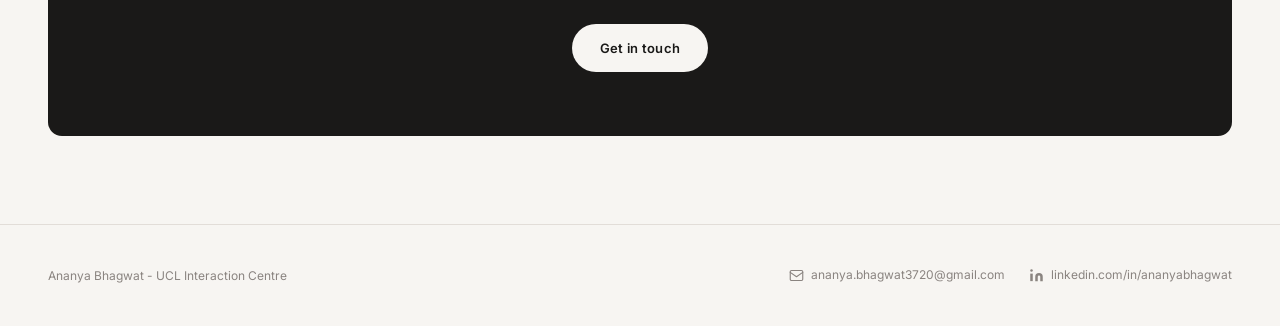
==== commit bb5ceba1: "Update index.html" ====
--- a/index.html
+++ b/index.html
@@ -72,83 +72,78 @@
   </div>
 </div>
 
-<div class="projects-section">
-  <p class="section-eyebrow">Selected projects</p>
-  <h2>Five projects, each grounded in research.</h2>
-
-  <div class="project-list">
-
-    <a class="project-row" href="chippity.html" style="--row-accent: var(--c1)">
-      <div class="project-row-media" data-label="chippity-cover">
-        <img src="images/chippity-cover.jpg" alt="Chippity cover" loading="lazy"
-             onload="this.parentElement.classList.add('has-image')"
-             onerror="this.style.display='none'">
-      </div>
-      <div class="project-row-body">
-        <span class="project-row-tag" style="color: var(--c1)">Interaction Design / Group</span>
-        <h3>Chippity</h3>
-        <p>A browser extension that makes the hidden costs of ChatGPT use visible and actionable, without getting in the way of why students use it.</p>
-        <span class="project-row-link">See the project &rarr;</span>
-      </div>
-    </a>
-
-    <a class="project-row" href="pollygraph.html" style="--row-accent: var(--c2)">
-      <div class="project-row-media" data-label="pollygraph-cover">
-        <img src="images/pollygraph-cover.jpg" alt="Pollygraph cover" loading="lazy"
-             onload="this.parentElement.classList.add('has-image')"
-             onerror="this.style.display='none'">
-      </div>
-      <div class="project-row-body">
-        <span class="project-row-tag" style="color: var(--c2)">Independent Project</span>
-        <h3>Pollygraph</h3>
-        <p>An interactive polling plug-in that lets students cast votes by pointing at a shared display, replacing hand-raising with spatial, anonymous participation.</p>
-        <span class="project-row-link">See the project &rarr;</span>
-      </div>
-    </a>
-
-    <a class="project-row" href="baggage.html" style="--row-accent: var(--c3)">
-      <div class="project-row-media" data-label="baggage-cover">
-        <img src="images/baggage-cover.jpg" alt="Baggage Reclaim cover" loading="lazy"
-             onload="this.parentElement.classList.add('has-image')"
-             onerror="this.style.display='none'">
-      </div>
-      <div class="project-row-body">
-        <span class="project-row-tag" style="color: var(--c3)">Independent Project</span>
-        <h3>Baggage Reclaim</h3>
-        <p>Redesigning the information environment at baggage reclaim to reduce uncertainty and frustration, without changing how baggage handling actually works.</p>
-        <span class="project-row-link">See the project &rarr;</span>
-      </div>
-    </a>
-
-    <a class="project-row" href="clue.html" style="--row-accent: var(--c4)">
-      <div class="project-row-media" data-label="clue-cover">
-        <img src="images/clue-cover.jpg" alt="Clue Audit cover" loading="lazy"
-             onload="this.parentElement.classList.add('has-image')"
-             onerror="this.style.display='none'">
-      </div>
-      <div class="project-row-body">
-        <span class="project-row-tag" style="color: var(--c4)">HCI for Health and Wellbeing / Individual</span>
-        <h3>GQM Evaluation of Clue</h3>
-        <p>A systematic audit of whether Clue meets the goals its users actually bring to it, grounded in CHI 2024 research on menstrual health data exploration.</p>
-        <span class="project-row-link">See the project &rarr;</span>
-      </div>
-    </a>
-
-    <a class="project-row" href="prototype.html" style="--row-accent: var(--c5)">
-      <div class="project-row-media" data-label="proto-cover">
-        <img src="images/proto-cover.jpg" alt="Menstrual Tracker Prototype cover" loading="lazy"
-             onload="this.parentElement.classList.add('has-image')"
-             onerror="this.style.display='none'">
-      </div>
-      <div class="project-row-body">
-        <span class="project-row-tag" style="color: var(--c5)">HCI for Health and Wellbeing / Individual</span>
-        <h3>Menstrual Tracker Prototype</h3>
-        <p>A prototype testing whether uncertainty-aware predictions and cross-cycle reflection actually help users make sense of their menstrual health data.</p>
-        <span class="project-row-link">See the project &rarr;</span>
-      </div>
-    </a>
-
-  </div>
+<div class="cards">
+
+  <a class="card" href="chippity.html" style="--card-accent: var(--c1)">
+    <div class="card-image-slot" data-label="chippity-cover">
+      <img class="card-img-preview" src="images/chippity-cover.jpg" alt="Chippity cover" loading="lazy"
+           onload="this.closest('.card-image-slot').classList.add('has-image')"
+           onerror="this.style.display='none'">
+    </div>
+    <div class="card-body">
+      <span class="card-tag" style="color: var(--c1)">Interaction Design / Group</span>
+      <h3>Chippity</h3>
+      <p>A browser extension that makes the hidden costs of ChatGPT use visible and actionable, without getting in the way of why students use it.</p>
+      <span class="card-link">View project &rarr;</span>
+    </div>
+  </a>
+
+  <a class="card" href="pollygraph.html" style="--card-accent: var(--c2)">
+    <div class="card-image-slot" data-label="pollygraph-cover">
+      <img class="card-img-preview" src="images/pollygraph-cover.jpg" alt="Pollygraph cover" loading="lazy"
+           onload="this.closest('.card-image-slot').classList.add('has-image')"
+           onerror="this.style.display='none'">
+    </div>
+    <div class="card-body">
+      <span class="card-tag" style="color: var(--c2)">Independent Project</span>
+      <h3>Pollygraph</h3>
+      <p>An interactive polling plug-in that lets students cast votes by pointing at a shared display, replacing hand-raising with spatial, anonymous participation.</p>
+      <span class="card-link">View project &rarr;</span>
+    </div>
+  </a>
+
+  <a class="card" href="baggage.html" style="--card-accent: var(--c3)">
+    <div class="card-image-slot" data-label="baggage-cover">
+      <img class="card-img-preview" src="images/baggage-cover.jpg" alt="Baggage Reclaim cover" loading="lazy"
+           onload="this.closest('.card-image-slot').classList.add('has-image')"
+           onerror="this.style.display='none'">
+    </div>
+    <div class="card-body">
+      <span class="card-tag" style="color: var(--c3)">Independent Project</span>
+      <h3>Baggage Reclaim</h3>
+      <p>Redesigning the information environment at baggage reclaim to reduce uncertainty and frustration, without changing how baggage handling actually works.</p>
+      <span class="card-link">View project &rarr;</span>
+    </div>
+  </a>
+
+  <a class="card" href="clue.html" style="--card-accent: var(--c4)">
+    <div class="card-image-slot" data-label="clue-cover">
+      <img class="card-img-preview" src="images/clue-cover.jpg" alt="Clue Audit cover" loading="lazy"
+           onload="this.closest('.card-image-slot').classList.add('has-image')"
+           onerror="this.style.display='none'">
+    </div>
+    <div class="card-body">
+      <span class="card-tag" style="color: var(--c4)">HCI for Health and Wellbeing / Individual</span>
+      <h3>GQM Evaluation of Clue</h3>
+      <p>A systematic audit of whether Clue meets the goals its users actually bring to it, grounded in CHI 2024 research on menstrual health data exploration.</p>
+      <span class="card-link">View project &rarr;</span>
+    </div>
+  </a>
+
+  <a class="card" href="prototype.html" style="--card-accent: var(--c5)">
+    <div class="card-image-slot" data-label="proto-cover">
+      <img class="card-img-preview" src="images/proto-cover.jpg" alt="Menstrual Tracker Prototype cover" loading="lazy"
+           onload="this.closest('.card-image-slot').classList.add('has-image')"
+           onerror="this.style.display='none'">
+    </div>
+    <div class="card-body">
+      <span class="card-tag" style="color: var(--c5)">HCI for Health and Wellbeing / Individual</span>
+      <h3>Menstrual Tracker Prototype</h3>
+      <p>A prototype testing whether uncertainty-aware predictions and cross-cycle reflection actually help users make sense of their menstrual health data.</p>
+      <span class="card-link">View project &rarr;</span>
+    </div>
+  </a>
+
 </div>
 
 <div class="dissertation">
--- a/style.css
+++ b/style.css
@@ -231,8 +231,106 @@
 
 .carousel-item.has-image img { display: block; }
 
-/* ── SELECTED PROJECTS (big rows) ── */
-.projects-section {
+/* ── CARDS ── */
+.cards {
+  position: relative;
+  z-index: 1;
+  padding: 0 48px 80px;
+  display: grid;
+  grid-template-columns: repeat(3, 1fr);
+  gap: 16px;
+}
+
+.card {
+  display: flex;
+  flex-direction: column;
+  text-decoration: none;
+  color: inherit;
+  border: 1px solid var(--rule);
+  border-radius: 8px;
+  overflow: hidden;
+  background: var(--bg);
+  transition: border-color 0.2s, transform 0.18s, box-shadow 0.18s;
+}
+
+.card:hover {
+  border-color: var(--card-accent);
+  transform: translateY(-3px);
+  box-shadow: 0 8px 24px rgba(0,0,0,0.07);
+}
+
+.card::before {
+  content: '';
+  display: block;
+  height: 4px;
+  background: var(--card-accent);
+  flex-shrink: 0;
+}
+
+.card-image-slot {
+  width: 100%;
+  aspect-ratio: 16 / 9;
+  background: var(--surface);
+  overflow: hidden;
+  flex-shrink: 0;
+  position: relative;
+  border-bottom: 1px solid var(--rule);
+}
+
+.card-img-preview {
+  display: none;
+  width: 100%; height: 100%;
+  object-fit: cover;
+}
+
+.card-image-slot.has-image .card-img-preview { display: block; }
+
+.card-body {
+  padding: 20px 22px 24px;
+  display: flex;
+  flex-direction: column;
+  gap: 6px;
+  flex: 1;
+}
+
+.card-tag {
+  font-size: 10px;
+  font-weight: 600;
+  letter-spacing: 0.1em;
+  text-transform: uppercase;
+}
+
+.card h3 {
+  font-family: var(--font-display);
+  font-style: italic;
+  font-size: 21px;
+  line-height: 1.2;
+  letter-spacing: -0.01em;
+  color: var(--ink);
+  margin-top: 2px;
+}
+
+.card p {
+  font-size: 13px;
+  line-height: 1.65;
+  color: var(--muted);
+  flex: 1;
+  margin-top: 2px;
+}
+
+.card-link {
+  display: inline-block;
+  font-size: 12px;
+  font-weight: 600;
+  color: var(--card-accent);
+  margin-top: 14px;
+  transition: letter-spacing 0.15s;
+}
+
+.card:hover .card-link { letter-spacing: 0.02em; }
+
+/* ── TESTIMONIALS ── */
+.testimonials-section {
   position: relative;
   z-index: 1;
   padding: 0 48px 88px;
@@ -247,7 +345,6 @@
   margin-bottom: 8px;
 }
 
-.projects-section h2,
 .testimonials-section h2 {
   font-family: var(--font-display);
   font-style: italic;
@@ -255,93 +352,6 @@
   font-size: 26px;
   margin-bottom: 40px;
   max-width: 480px;
-}
-
-.project-list {
-  display: flex;
-  flex-direction: column;
-  gap: 20px;
-}
-
-.project-row {
-  display: grid;
-  grid-template-columns: 1.1fr 1fr;
-  gap: 40px;
-  align-items: center;
-  text-decoration: none;
-  color: inherit;
-  padding: 28px 0;
-  border-top: 1px solid var(--rule);
-  transition: opacity 0.2s;
-}
-
-.project-list .project-row:last-child { border-bottom: 1px solid var(--rule); }
-
-.project-row:nth-child(even) { direction: rtl; }
-.project-row:nth-child(even) > * { direction: ltr; }
-
-.project-row:hover { opacity: 0.82; }
-
-.project-row-media {
-  aspect-ratio: 16 / 10;
-  border-radius: 10px;
-  overflow: hidden;
-  background: var(--surface);
-  border: 1.5px dashed var(--rule);
-  position: relative;
-}
-
-.project-row-media.has-image { border: none; }
-
-.project-row-media img {
-  display: none;
-  width: 100%; height: 100%;
-  object-fit: cover;
-}
-
-.project-row-media.has-image img { display: block; }
-
-.project-row-body { display: flex; flex-direction: column; gap: 8px; }
-
-.project-row-tag {
-  font-size: 10px;
-  font-weight: 600;
-  letter-spacing: 0.1em;
-  text-transform: uppercase;
-}
-
-.project-row-body h3 {
-  font-family: var(--font-display);
-  font-style: italic;
-  font-size: 26px;
-  line-height: 1.2;
-  letter-spacing: -0.01em;
-  color: var(--ink);
-}
-
-.project-row-body p {
-  font-size: 14px;
-  line-height: 1.7;
-  color: var(--muted);
-  max-width: 420px;
-}
-
-.project-row-link {
-  display: inline-block;
-  font-size: 12px;
-  font-weight: 600;
-  color: var(--row-accent);
-  margin-top: 6px;
-  transition: letter-spacing 0.15s;
-}
-
-.project-row:hover .project-row-link { letter-spacing: 0.02em; }
-
-/* ── TESTIMONIALS ── */
-.testimonials-section {
-  position: relative;
-  z-index: 1;
-  padding: 0 48px 88px;
 }
 
 .testimonial-carousel { position: relative; }
@@ -874,6 +884,7 @@
 @media (max-width: 960px) {
   .nav-links { gap: 16px; }
   .nav-links a { font-size: 10px; }
+  .cards { grid-template-columns: repeat(2, 1fr); }
 }
 
 @media (max-width: 768px) {
@@ -888,16 +899,13 @@
 
   .carousel-track { padding: 0 20px; }
 
-  .projects-section,
+  .cards {
+    grid-template-columns: 1fr 1fr;
+    padding: 0 20px 56px;
+    gap: 12px;
+  }
+
   .testimonials-section { padding: 0 20px 64px; }
-
-  .project-row {
-    grid-template-columns: 1fr;
-    gap: 16px;
-    padding: 22px 0;
-  }
-
-  .project-row:nth-child(even) { direction: ltr; }
 
   .cta-banner {
     margin: 0 20px 64px;
@@ -954,7 +962,8 @@
 }
 
 @media (max-width: 480px) {
-  .project-row-body h3 { font-size: 21px; }
+  .cards { grid-template-columns: 1fr; }
+  .card h3 { font-size: 18px; }
 }
 
 @media (prefers-reduced-motion: reduce) {
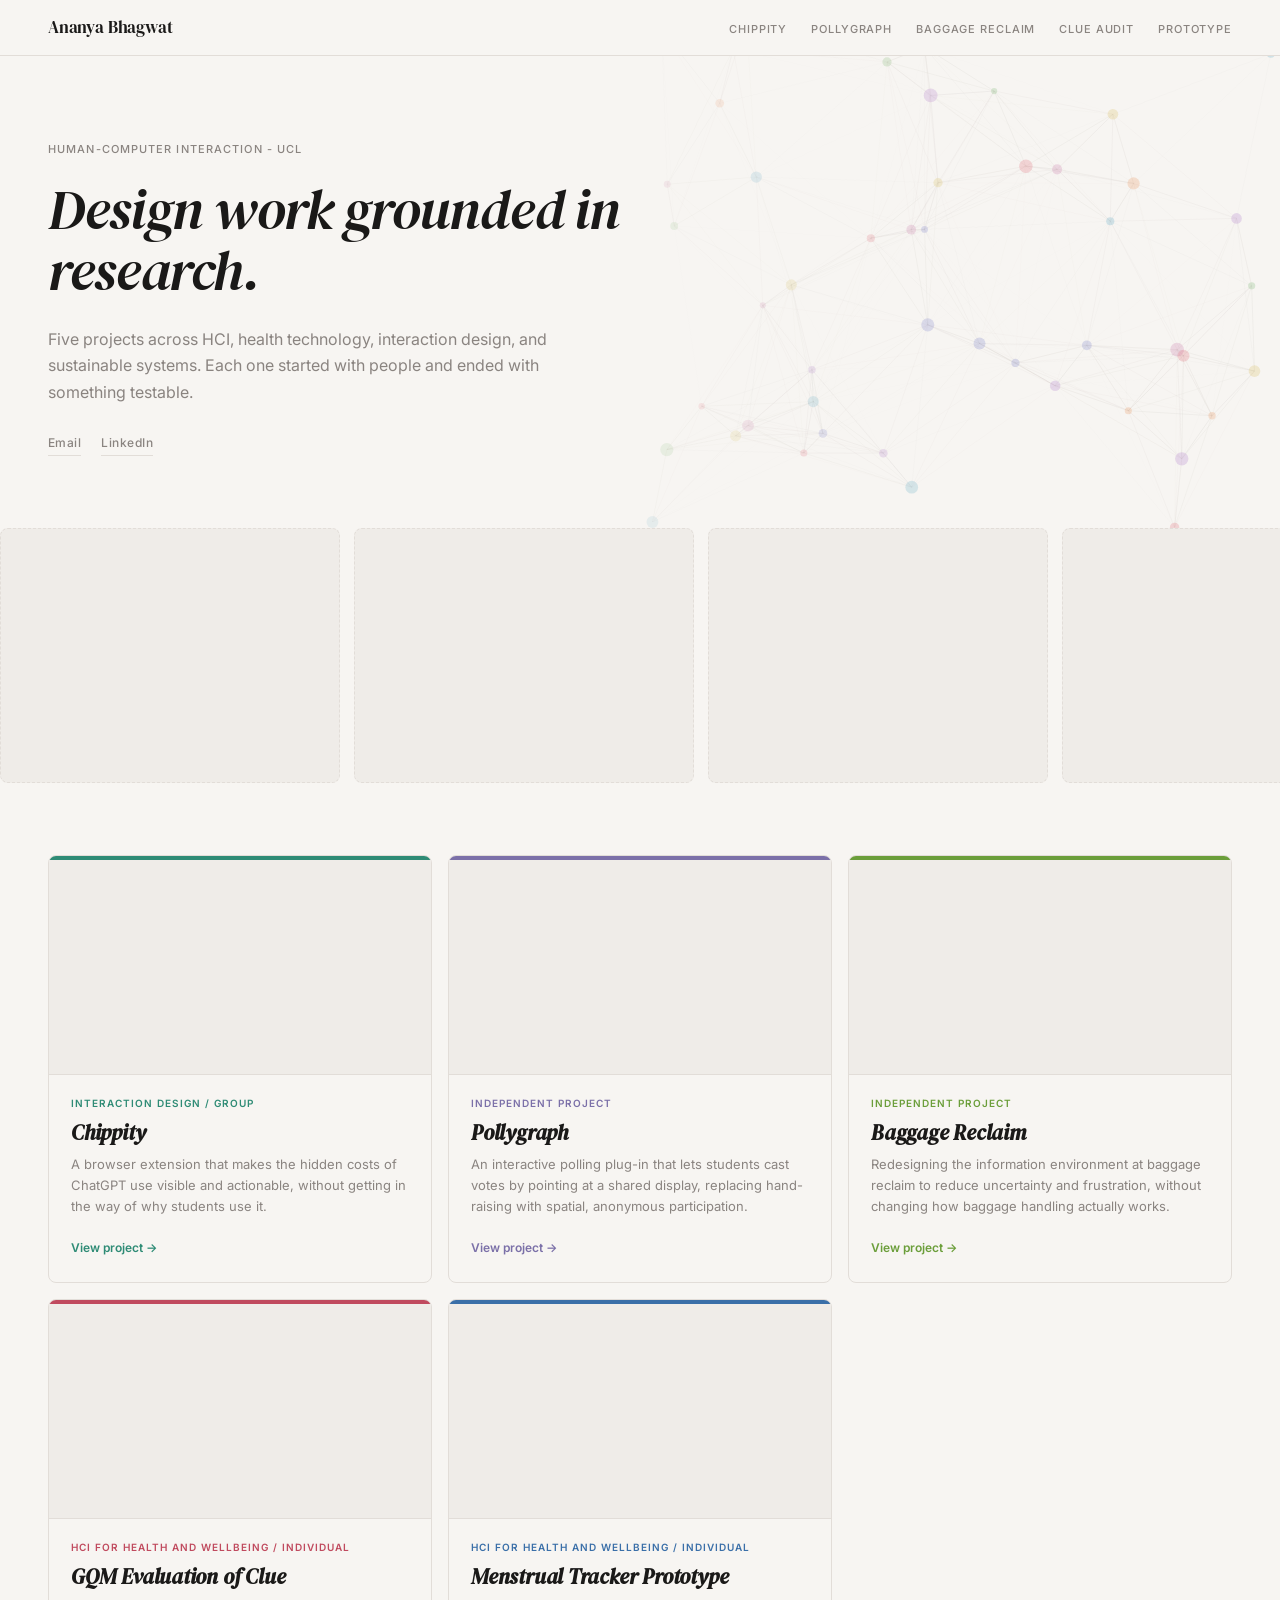
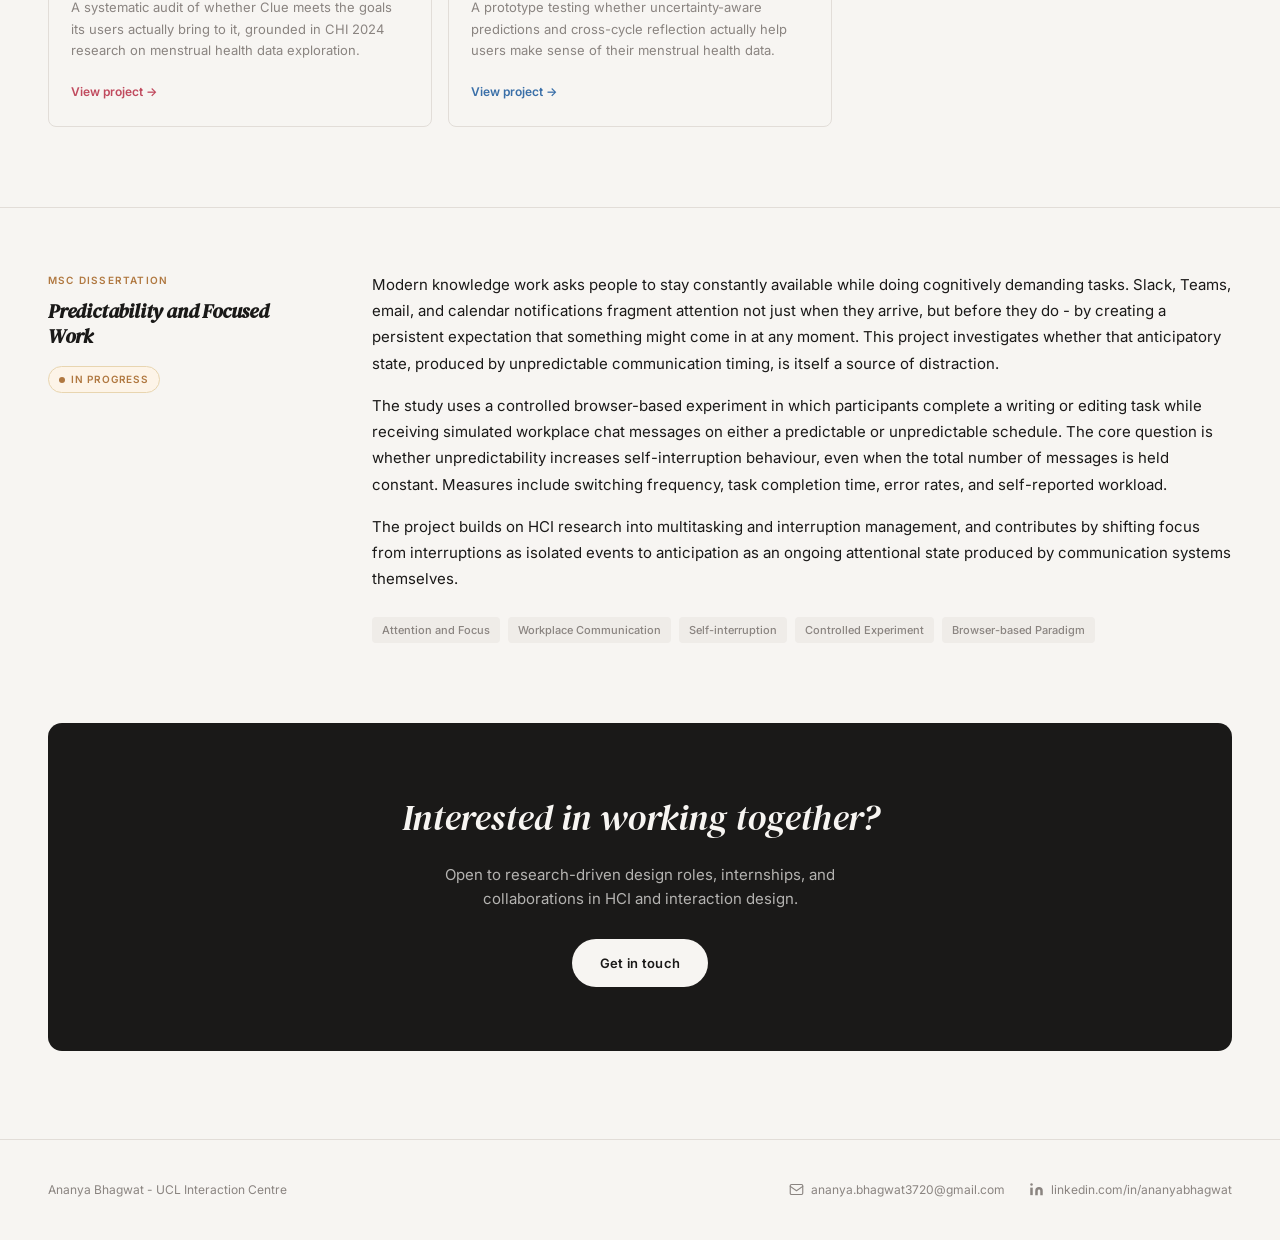
==== commit 90ed9e61: "Update index.html" ====
--- a/index.html
+++ b/index.html
@@ -27,13 +27,8 @@
 <div class="hero-wrap">
   <canvas id="hero-canvas"></canvas>
   <section class="hero">
-    <div class="hero-photo" data-label="profile-photo">
-      <img src="images/profile-photo.jpg" alt="Ananya Bhagwat" loading="lazy"
-           onload="this.parentElement.classList.add('has-image')"
-           onerror="this.style.display='none'">
-    </div>
-    <p class="hero-eyebrow">Human-Computer Interaction — UCL</p>
-    <h1>I'm Ananya Bhagwat, an HCI researcher and interaction designer who turns real user research into testable, working systems.</h1>
+    <p class="hero-eyebrow">Human-Computer Interaction - UCL</p>
+    <h1>Design work grounded in research.</h1>
     <p class="hero-sub">Five projects across HCI, health technology, interaction design, and sustainable systems. Each one started with people and ended with something testable.</p>
     <div class="hero-socials">
       <a href="mailto:ananya.bhagwat3720@gmail.com">Email</a>
@@ -166,52 +161,6 @@
   </div>
 </div>
 
-<div class="testimonials-section">
-  <p class="section-eyebrow">Feedback</p>
-  <h2>What collaborators and mentors say</h2>
-  <div class="testimonial-carousel">
-    <div class="testimonial-track">
-
-      <div class="testimonial-card">
-        <div class="testimonial-avatar" data-label="testimonial-1">
-          <img src="images/testimonial-1.jpg" alt="" loading="lazy"
-               onload="this.parentElement.classList.add('has-image')"
-               onerror="this.style.display='none'">
-        </div>
-        <p class="testimonial-quote">Add a quote from a supervisor, module lead, or teammate here — something specific about how you work.</p>
-        <p class="testimonial-name">Name</p>
-        <p class="testimonial-role">Role, Institution or Company</p>
-      </div>
-
-      <div class="testimonial-card">
-        <div class="testimonial-avatar" data-label="testimonial-2">
-          <img src="images/testimonial-2.jpg" alt="" loading="lazy"
-               onload="this.parentElement.classList.add('has-image')"
-               onerror="this.style.display='none'">
-        </div>
-        <p class="testimonial-quote">Add a quote from a supervisor, module lead, or teammate here — something specific about how you work.</p>
-        <p class="testimonial-name">Name</p>
-        <p class="testimonial-role">Role, Institution or Company</p>
-      </div>
-
-      <div class="testimonial-card">
-        <div class="testimonial-avatar" data-label="testimonial-3">
-          <img src="images/testimonial-3.jpg" alt="" loading="lazy"
-               onload="this.parentElement.classList.add('has-image')"
-               onerror="this.style.display='none'">
-        </div>
-        <p class="testimonial-quote">Add a quote from a supervisor, module lead, or teammate here — something specific about how you work.</p>
-        <p class="testimonial-name">Name</p>
-        <p class="testimonial-role">Role, Institution or Company</p>
-      </div>
-
-    </div>
-    <div class="testimonial-controls">
-      <button class="testimonial-nav prev" aria-label="Previous">‹</button>
-      <button class="testimonial-nav next" aria-label="Next">›</button>
-    </div>
-  </div>
-</div>
 
 <div class="cta-banner">
   <h2>Interested in working together?</h2>
--- a/style.css
+++ b/style.css
@@ -120,30 +120,6 @@
   max-width: 720px;
 }
 
-.hero-photo {
-  width: 84px;
-  height: 84px;
-  border-radius: 50%;
-  overflow: hidden;
-  background: var(--surface);
-  border: 1.5px dashed var(--rule);
-  margin-bottom: 28px;
-  position: relative;
-}
-
-.hero-photo img {
-  display: none;
-  width: 100%; height: 100%;
-  object-fit: cover;
-}
-
-.hero-photo.has-image {
-  border-style: solid;
-  border-color: var(--rule);
-}
-
-.hero-photo.has-image img { display: block; }
-
 .hero-eyebrow {
   font-size: 11px;
   font-weight: 500;
@@ -157,11 +133,10 @@
   font-family: var(--font-display);
   font-style: italic;
   font-weight: 400;
-  font-size: clamp(28px, 3.6vw, 42px);
-  line-height: 1.25;
-  letter-spacing: -0.01em;
-  margin-bottom: 20px;
-  max-width: 680px;
+  font-size: clamp(36px, 5vw, 56px);
+  line-height: 1.1;
+  letter-spacing: -0.02em;
+  margin-bottom: 24px;
 }
 
 .hero p.hero-sub {
@@ -328,104 +303,6 @@
 }
 
 .card:hover .card-link { letter-spacing: 0.02em; }
-
-/* ── TESTIMONIALS ── */
-.testimonials-section {
-  position: relative;
-  z-index: 1;
-  padding: 0 48px 88px;
-}
-
-.section-eyebrow {
-  font-size: 11px;
-  font-weight: 600;
-  letter-spacing: 0.1em;
-  text-transform: uppercase;
-  color: var(--muted);
-  margin-bottom: 8px;
-}
-
-.testimonials-section h2 {
-  font-family: var(--font-display);
-  font-style: italic;
-  font-weight: 400;
-  font-size: 26px;
-  margin-bottom: 40px;
-  max-width: 480px;
-}
-
-.testimonial-carousel { position: relative; }
-
-.testimonial-track {
-  display: flex;
-  gap: 16px;
-  overflow-x: auto;
-  scroll-snap-type: x mandatory;
-  scrollbar-width: none;
-  padding-bottom: 4px;
-}
-
-.testimonial-track::-webkit-scrollbar { display: none; }
-
-.testimonial-card {
-  flex: 0 0 auto;
-  width: min(340px, 82vw);
-  scroll-snap-align: start;
-  background: var(--surface);
-  border-radius: 10px;
-  padding: 24px;
-  display: flex;
-  flex-direction: column;
-  gap: 14px;
-}
-
-.testimonial-avatar {
-  width: 40px; height: 40px;
-  border-radius: 50%;
-  background: var(--rule);
-  overflow: hidden;
-  border: 1.5px dashed var(--muted);
-  position: relative;
-}
-
-.testimonial-avatar.has-image { border: none; }
-
-.testimonial-avatar img {
-  display: none;
-  width: 100%; height: 100%;
-  object-fit: cover;
-}
-
-.testimonial-avatar.has-image img { display: block; }
-
-.testimonial-quote {
-  font-size: 14px;
-  line-height: 1.7;
-  color: var(--ink);
-  flex: 1;
-}
-
-.testimonial-name { font-size: 13px; font-weight: 600; }
-.testimonial-role { font-size: 12px; color: var(--muted); margin-top: -10px; }
-
-.testimonial-controls {
-  display: flex;
-  gap: 8px;
-  margin-top: 20px;
-}
-
-.testimonial-nav {
-  width: 34px; height: 34px;
-  border-radius: 50%;
-  border: 1px solid var(--rule);
-  background: var(--bg);
-  color: var(--ink);
-  font-size: 16px;
-  cursor: pointer;
-  transition: border-color 0.15s, background 0.15s;
-}
-
-.testimonial-nav:hover { border-color: var(--ink); background: var(--surface); }
 
 /* ── CTA BANNER ── */
 .cta-banner {
@@ -905,7 +782,6 @@
     gap: 12px;
   }
 
-  .testimonials-section { padding: 0 20px 64px; }
 
   .cta-banner {
     margin: 0 20px 64px;
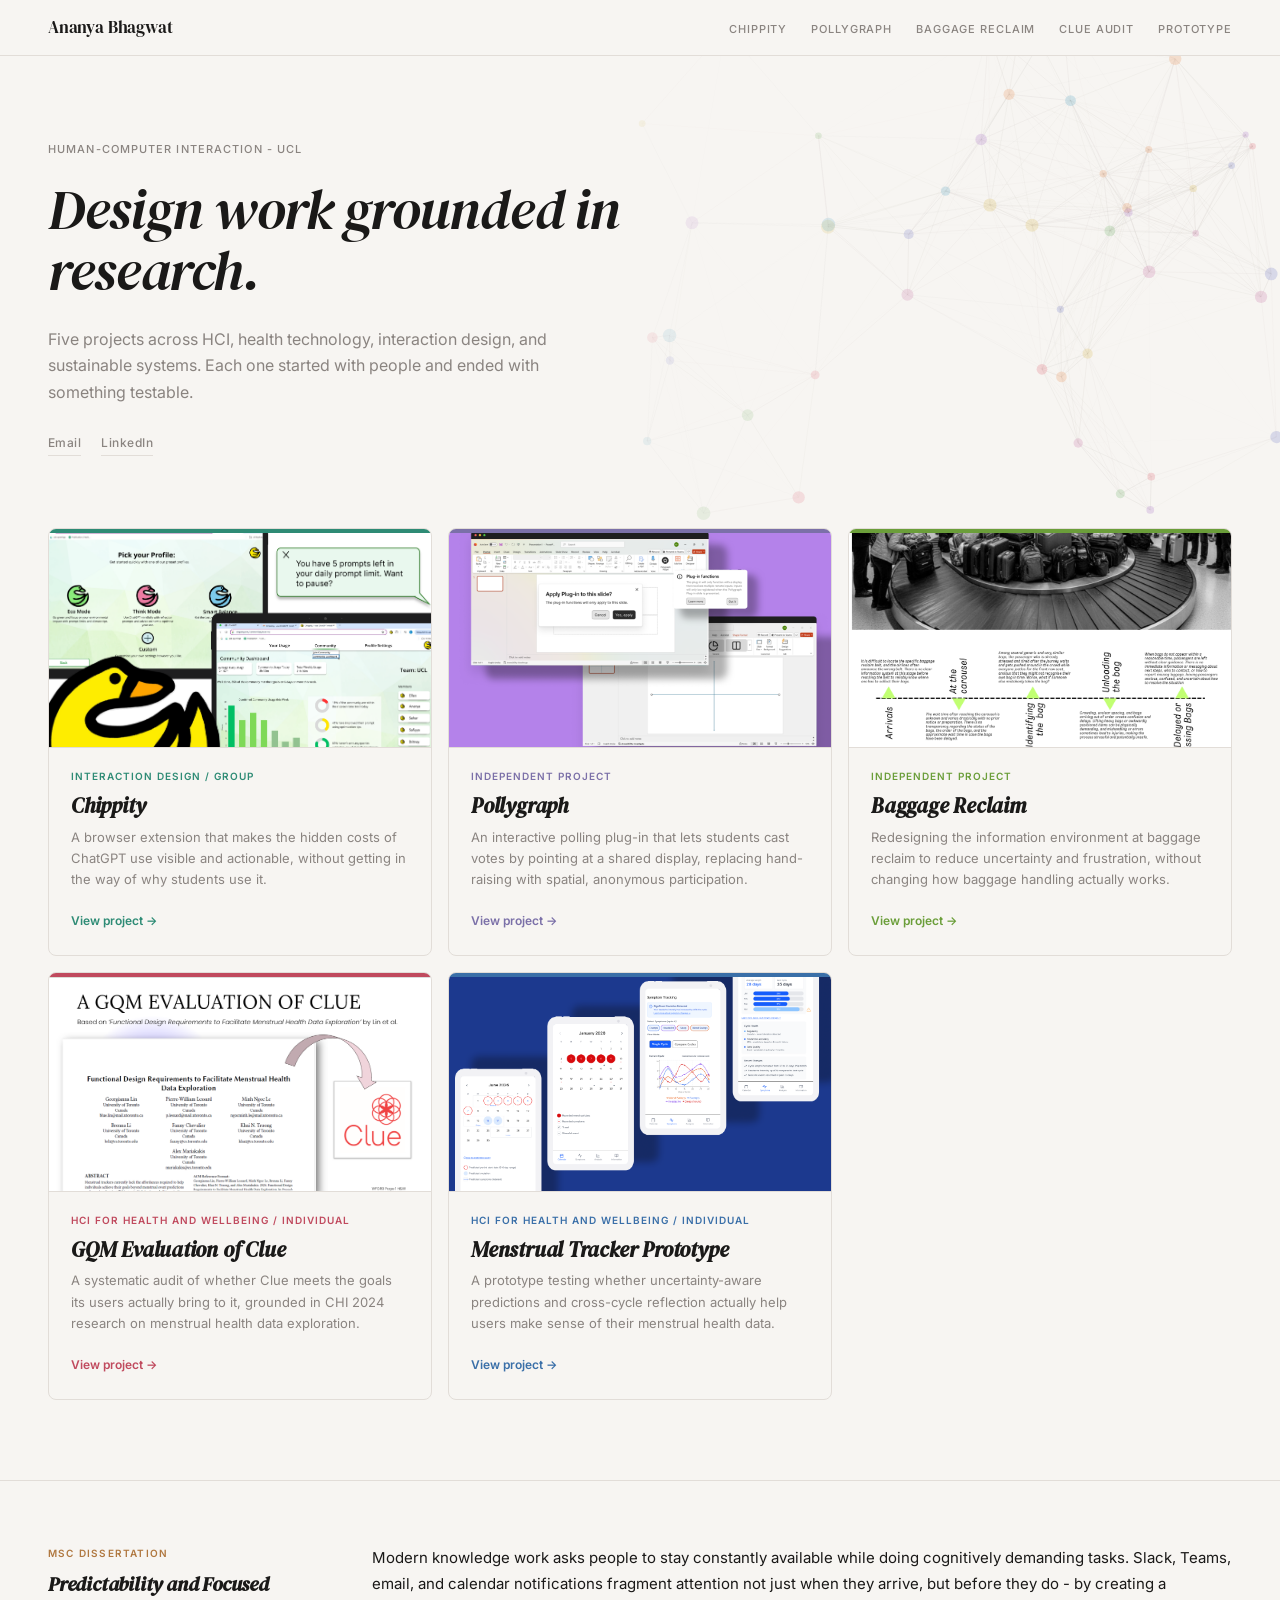
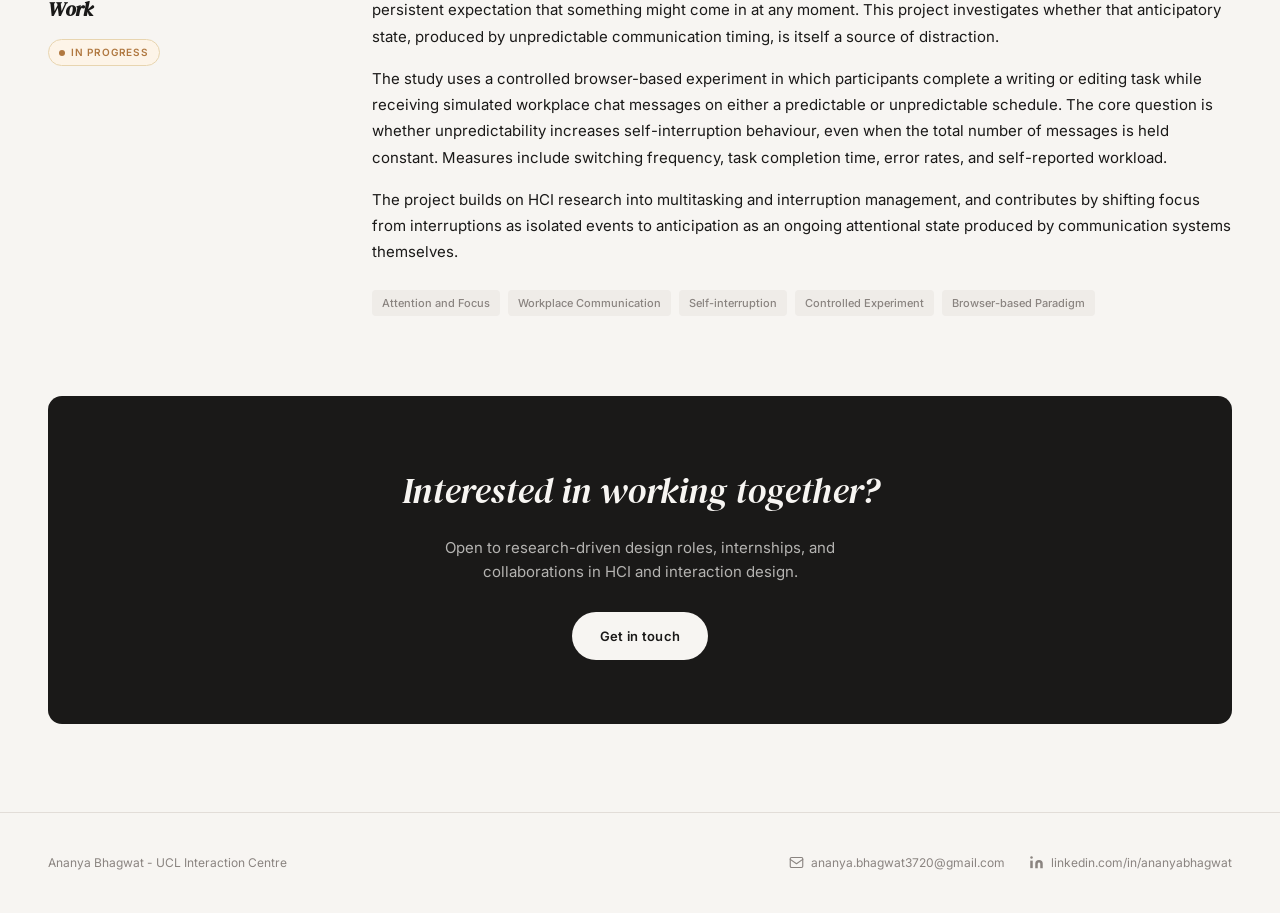
==== commit 2f8e4b06: "fixes" ====
--- a/index.html
+++ b/index.html
@@ -37,43 +37,11 @@
   </section>
 </div>
 
-<div class="carousel-strip">
-  <div class="carousel-track">
-    <div class="carousel-item" data-label="carousel-1">
-      <img src="images/carousel-1.jpg" alt="Project highlight" loading="lazy"
-           onload="this.parentElement.classList.add('has-image')"
-           onerror="this.style.display='none'">
-    </div>
-    <div class="carousel-item" data-label="carousel-2">
-      <img src="images/carousel-2.jpg" alt="Project highlight" loading="lazy"
-           onload="this.parentElement.classList.add('has-image')"
-           onerror="this.style.display='none'">
-    </div>
-    <div class="carousel-item" data-label="carousel-3">
-      <img src="images/carousel-3.jpg" alt="Project highlight" loading="lazy"
-           onload="this.parentElement.classList.add('has-image')"
-           onerror="this.style.display='none'">
-    </div>
-    <div class="carousel-item" data-label="carousel-4">
-      <img src="images/carousel-4.jpg" alt="Project highlight" loading="lazy"
-           onload="this.parentElement.classList.add('has-image')"
-           onerror="this.style.display='none'">
-    </div>
-    <div class="carousel-item" data-label="carousel-5">
-      <img src="images/carousel-5.jpg" alt="Project highlight" loading="lazy"
-           onload="this.parentElement.classList.add('has-image')"
-           onerror="this.style.display='none'">
-    </div>
-  </div>
-</div>
-
 <div class="cards">
 
   <a class="card" href="chippity.html" style="--card-accent: var(--c1)">
-    <div class="card-image-slot" data-label="chippity-cover">
-      <img class="card-img-preview" src="images/chippity-cover.jpg" alt="Chippity cover" loading="lazy"
-           onload="this.closest('.card-image-slot').classList.add('has-image')"
-           onerror="this.style.display='none'">
+    <div class="card-image-slot">
+      <img class="card-img-preview" src="images/chippity-card-image.png" alt="Chippity cover" loading="lazy">
     </div>
     <div class="card-body">
       <span class="card-tag" style="color: var(--c1)">Interaction Design / Group</span>
@@ -84,10 +52,8 @@
   </a>
 
   <a class="card" href="pollygraph.html" style="--card-accent: var(--c2)">
-    <div class="card-image-slot" data-label="pollygraph-cover">
-      <img class="card-img-preview" src="images/pollygraph-cover.jpg" alt="Pollygraph cover" loading="lazy"
-           onload="this.closest('.card-image-slot').classList.add('has-image')"
-           onerror="this.style.display='none'">
+    <div class="card-image-slot">
+      <img class="card-img-preview" src="images/pollygraph-card-image.png" alt="Pollygraph cover" loading="lazy">
     </div>
     <div class="card-body">
       <span class="card-tag" style="color: var(--c2)">Independent Project</span>
@@ -98,10 +64,8 @@
   </a>
 
   <a class="card" href="baggage.html" style="--card-accent: var(--c3)">
-    <div class="card-image-slot" data-label="baggage-cover">
-      <img class="card-img-preview" src="images/baggage-cover.jpg" alt="Baggage Reclaim cover" loading="lazy"
-           onload="this.closest('.card-image-slot').classList.add('has-image')"
-           onerror="this.style.display='none'">
+    <div class="card-image-slot">
+      <img class="card-img-preview" src="images/baggage-card-image.png" alt="Baggage Reclaim cover" loading="lazy">
     </div>
     <div class="card-body">
       <span class="card-tag" style="color: var(--c3)">Independent Project</span>
@@ -112,10 +76,8 @@
   </a>
 
   <a class="card" href="clue.html" style="--card-accent: var(--c4)">
-    <div class="card-image-slot" data-label="clue-cover">
-      <img class="card-img-preview" src="images/clue-cover.jpg" alt="Clue Audit cover" loading="lazy"
-           onload="this.closest('.card-image-slot').classList.add('has-image')"
-           onerror="this.style.display='none'">
+    <div class="card-image-slot">
+      <img class="card-img-preview" src="images/GQM-card-image.png" alt="Clue Audit cover" loading="lazy">
     </div>
     <div class="card-body">
       <span class="card-tag" style="color: var(--c4)">HCI for Health and Wellbeing / Individual</span>
@@ -126,10 +88,8 @@
   </a>
 
   <a class="card" href="prototype.html" style="--card-accent: var(--c5)">
-    <div class="card-image-slot" data-label="proto-cover">
-      <img class="card-img-preview" src="images/proto-cover.jpg" alt="Menstrual Tracker Prototype cover" loading="lazy"
-           onload="this.closest('.card-image-slot').classList.add('has-image')"
-           onerror="this.style.display='none'">
+    <div class="card-image-slot">
+      <img class="card-img-preview" src="images/prototype-card-image.png" alt="Menstrual Tracker Prototype cover" loading="lazy">
     </div>
     <div class="card-body">
       <span class="card-tag" style="color: var(--c5)">HCI for Health and Wellbeing / Individual</span>
--- a/style.css
+++ b/style.css
@@ -166,46 +166,6 @@
 
 .hero-socials a:hover { color: var(--ink); border-color: var(--ink); }
 
-/* ── CAROUSEL STRIP ── */
-.carousel-strip {
-  position: relative;
-  z-index: 1;
-  padding: 0 0 72px;
-}
-
-.carousel-track {
-  display: flex;
-  gap: 14px;
-  overflow-x: auto;
-  scroll-snap-type: x mandatory;
-  padding: 0 48px;
-  scrollbar-width: none;
-}
-
-.carousel-track::-webkit-scrollbar { display: none; }
-
-.carousel-item {
-  flex: 0 0 auto;
-  width: min(340px, 78vw);
-  aspect-ratio: 4 / 3;
-  border-radius: 8px;
-  overflow: hidden;
-  background: var(--surface);
-  border: 1.5px dashed var(--rule);
-  scroll-snap-align: start;
-  position: relative;
-}
-
-.carousel-item.has-image { border: none; }
-
-.carousel-item img {
-  display: none;
-  width: 100%; height: 100%;
-  object-fit: cover;
-}
-
-.carousel-item.has-image img { display: block; }
-
 /* ── CARDS ── */
 .cards {
   position: relative;
@@ -253,12 +213,10 @@
 }
 
 .card-img-preview {
-  display: none;
+  display: block;
   width: 100%; height: 100%;
   object-fit: cover;
 }
-
-.card-image-slot.has-image .card-img-preview { display: block; }
 
 .card-body {
   padding: 20px 22px 24px;
@@ -774,8 +732,6 @@
 
   .hero { padding: 100px 20px 56px; }
 
-  .carousel-track { padding: 0 20px; }
-
   .cards {
     grid-template-columns: 1fr 1fr;
     padding: 0 20px 56px;
